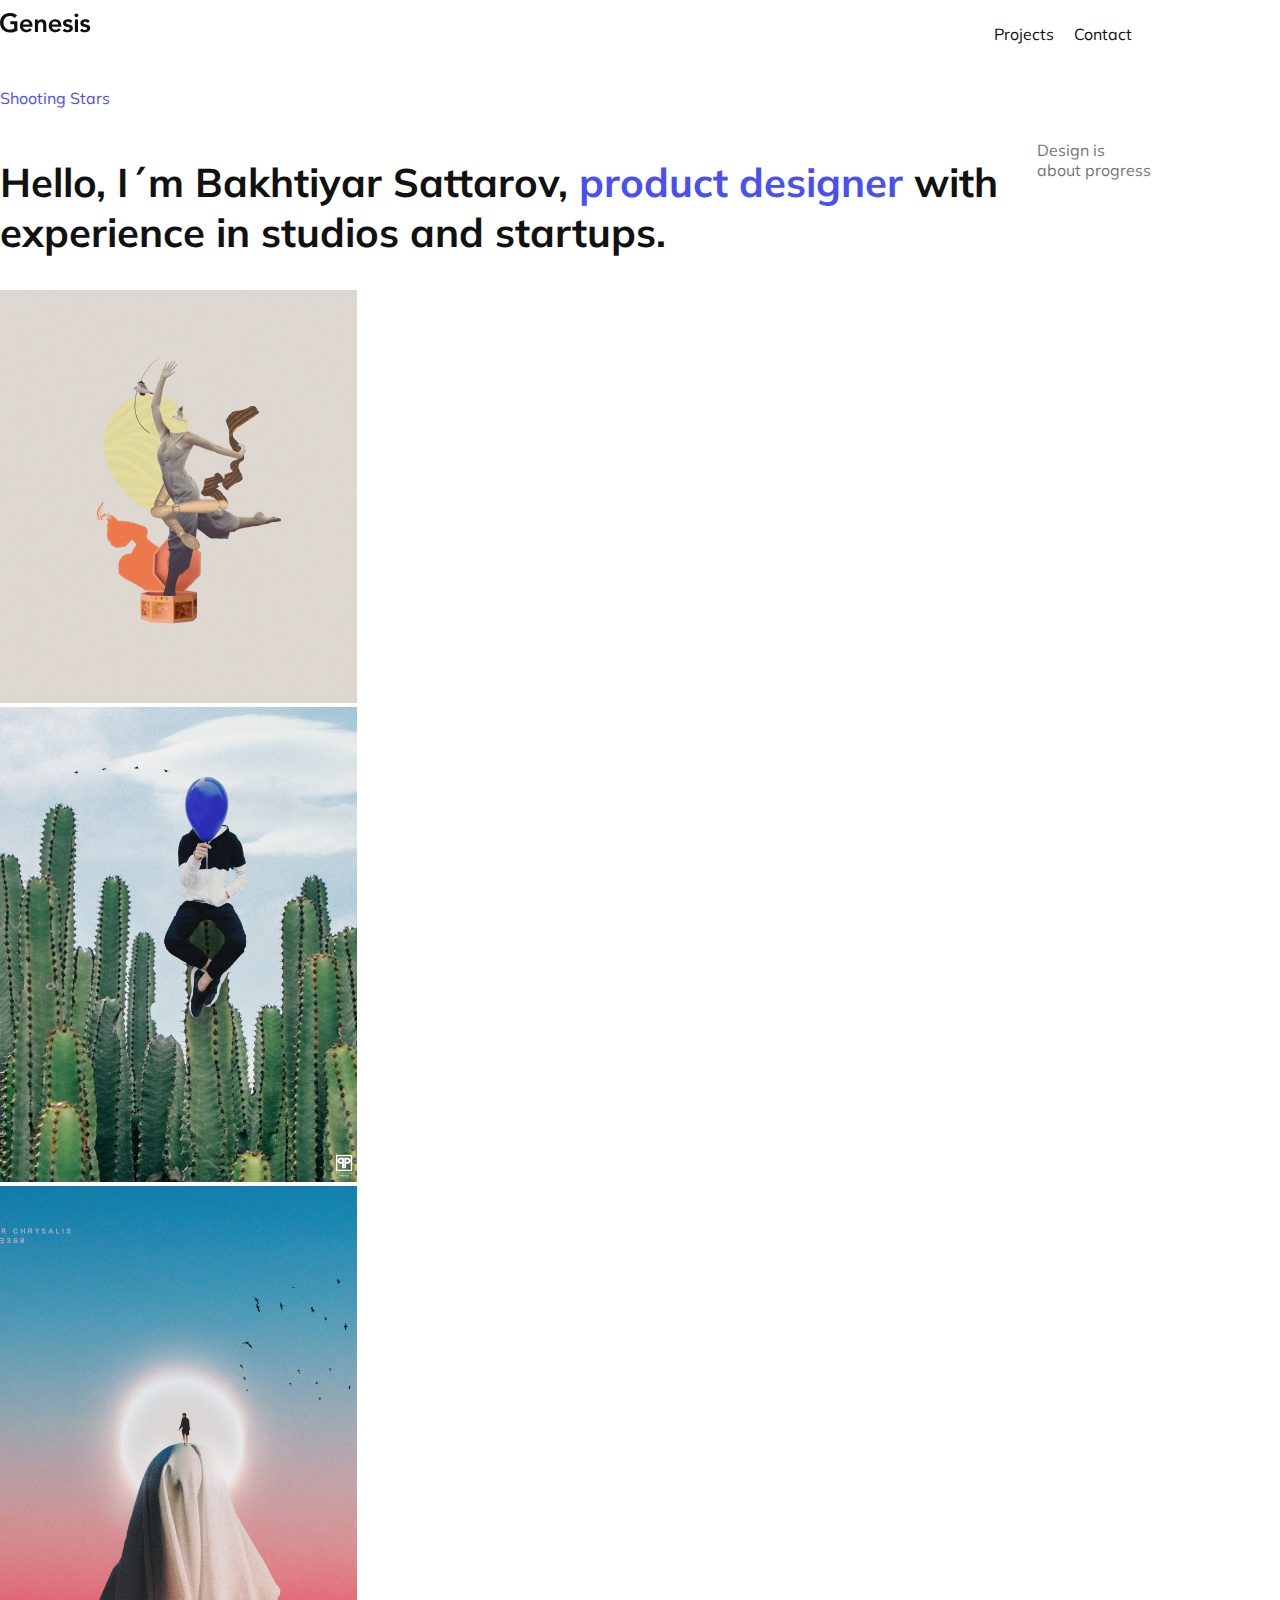
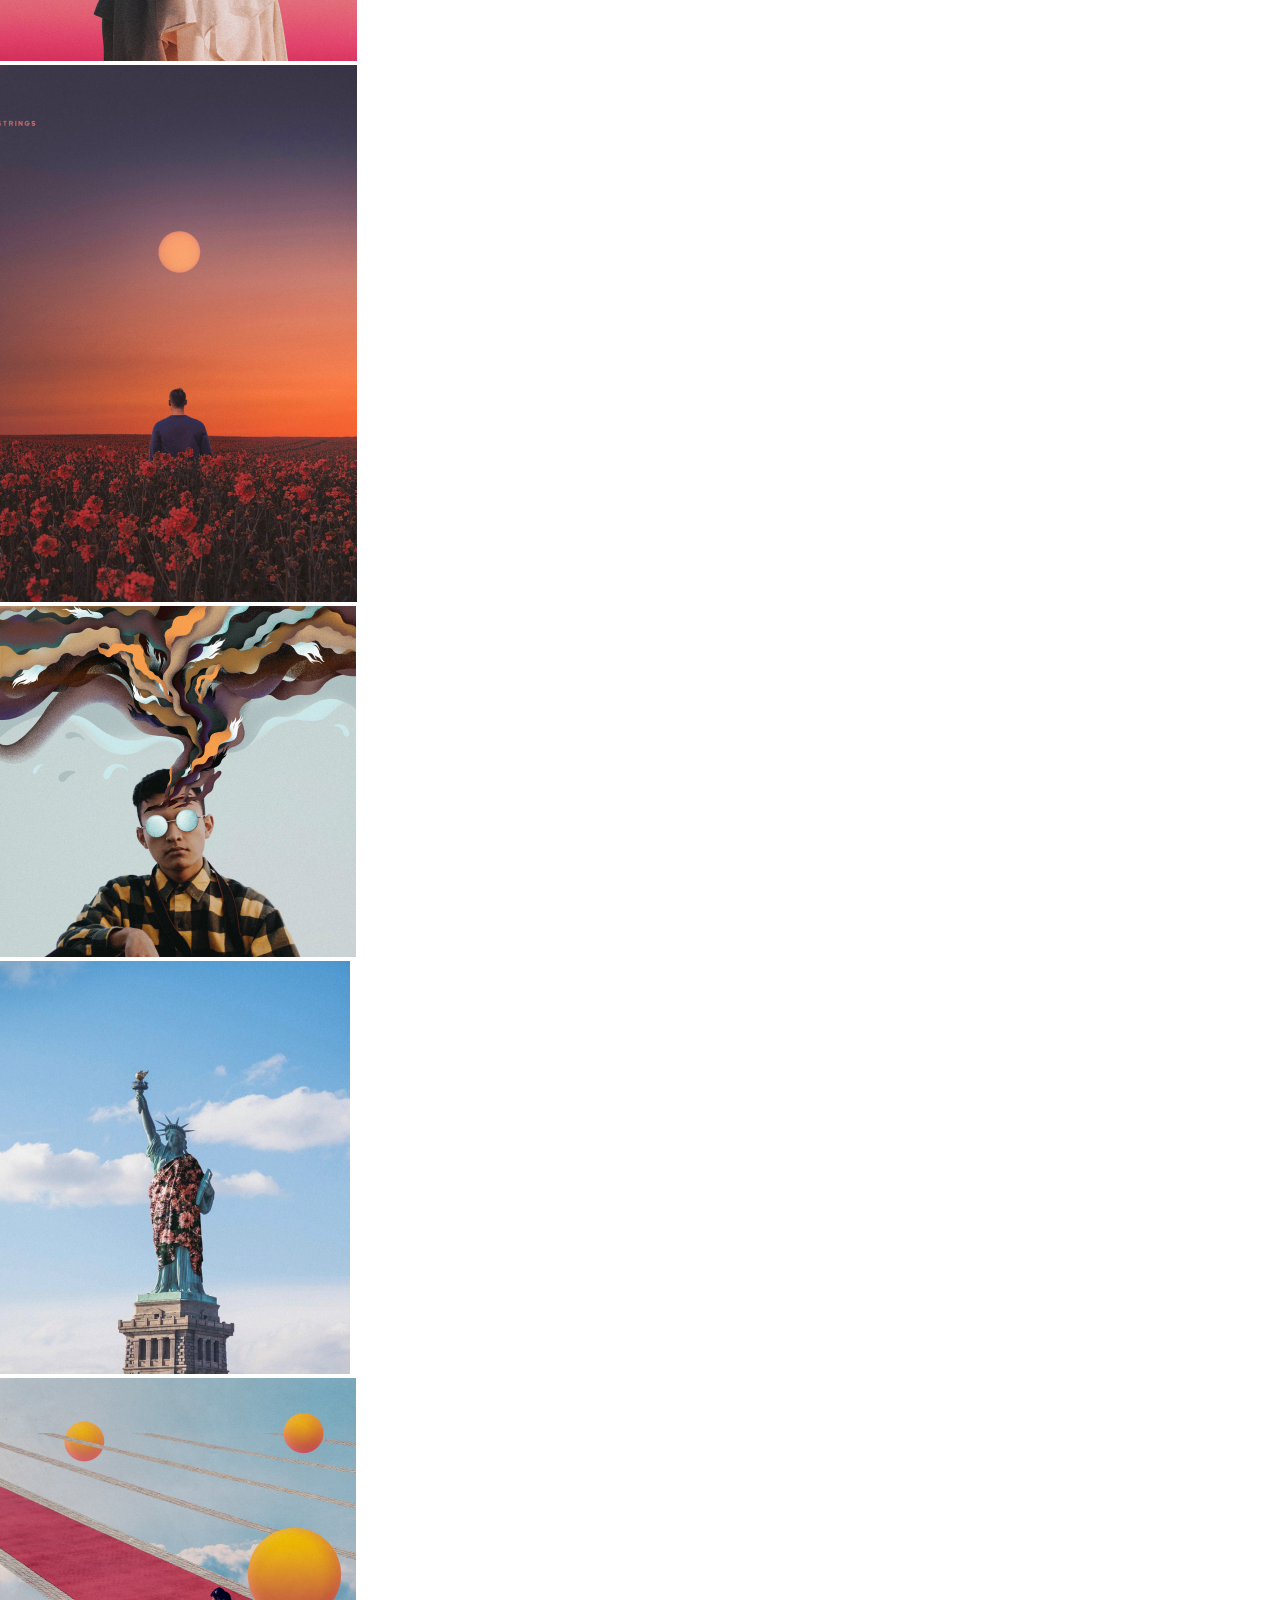
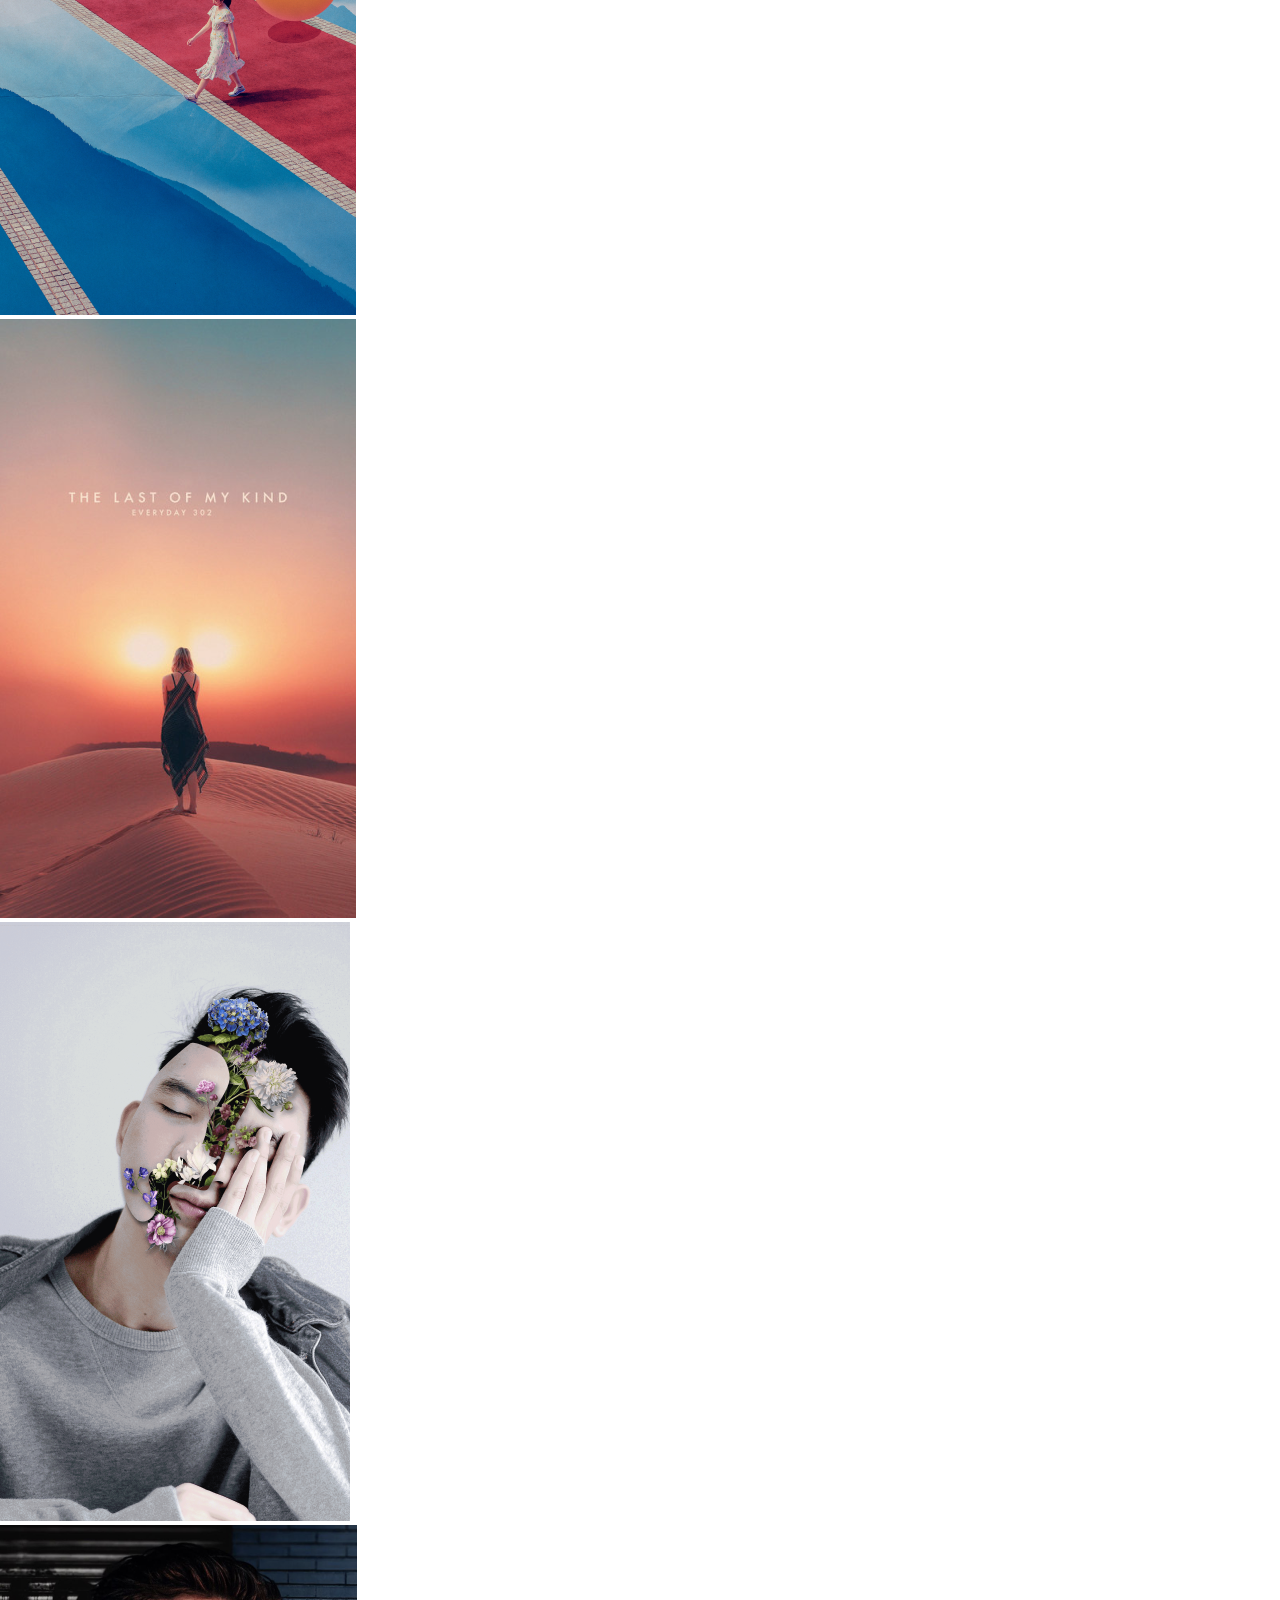
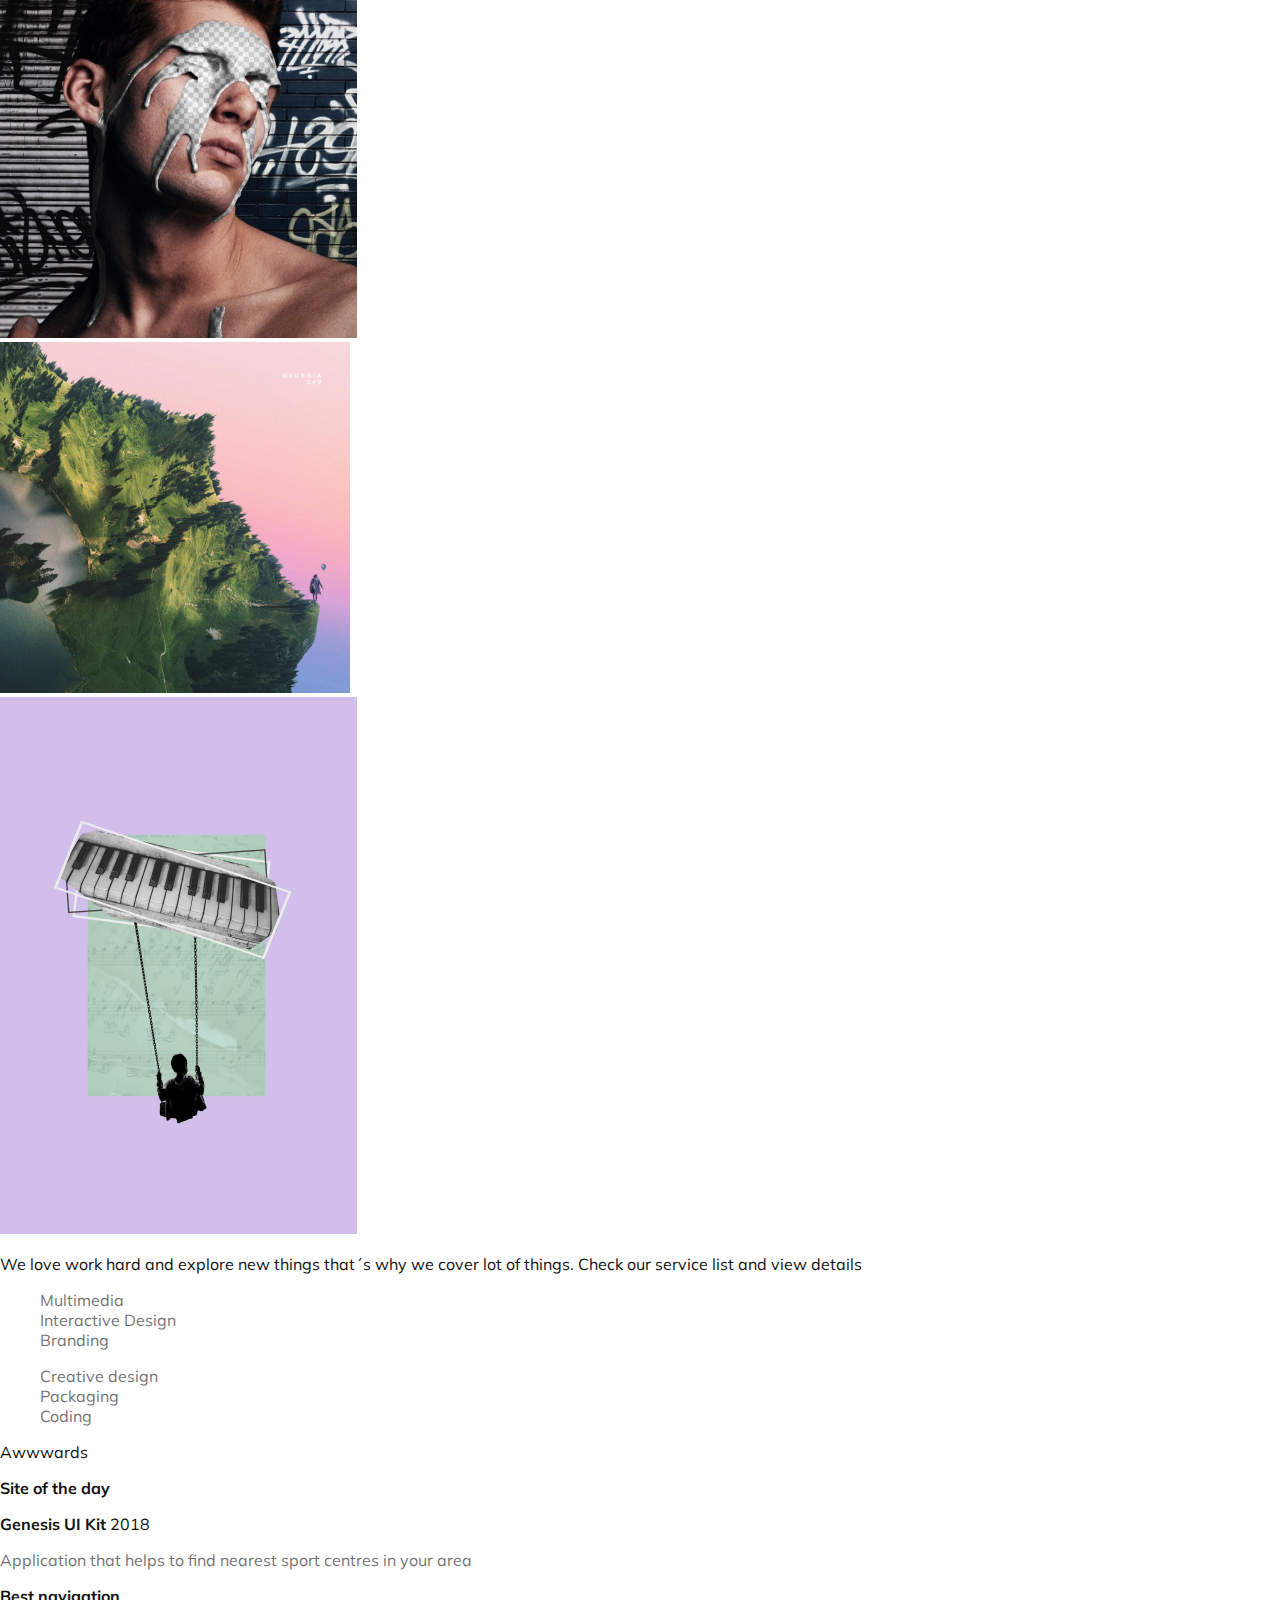
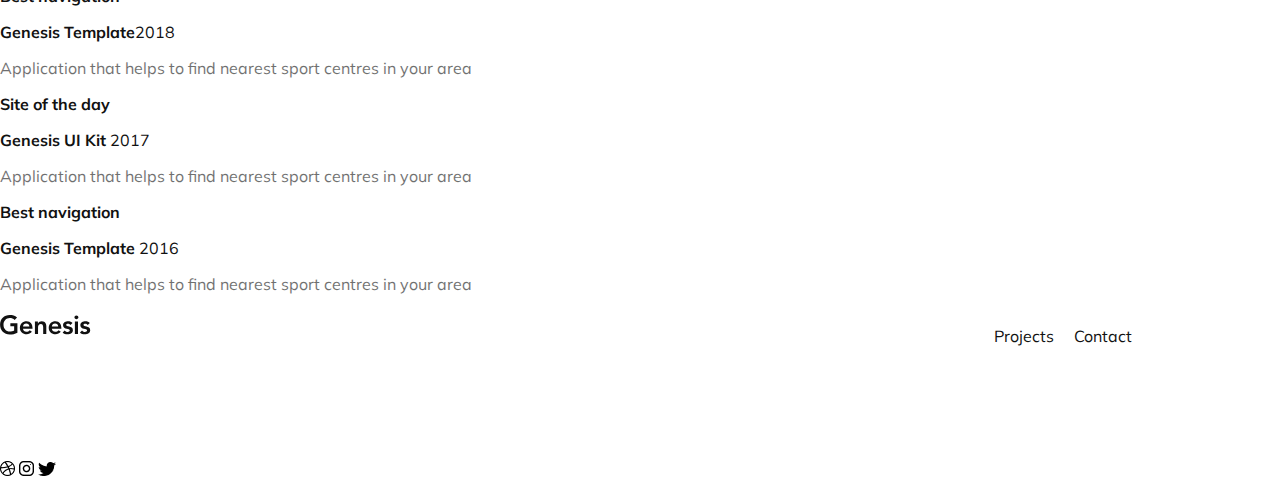
==== index.html @ 4b8a76a9 "grids in a grid" ====
<!DOCTYPE html>
<html lang="en">
<head>
    <meta charset="UTF-8">
    <meta http-equiv="X-UA-Compatible" content="IE=edge">
    <meta name="viewport" content="width=device-width, initial-scale=1.0">
    <link href="https://fonts.googleapis.com/css2?family=Mulish:wght@200;300;400;500;600;700&display=swap" rel="stylesheet">
    <link rel="stylesheet" href="css/main.css">
    <title>Document</title>
</head>

<body>
    <div id="wrapper"> 
    <header>
        <div class="main-nav topnav">
            <div class="logo">
               <img src="imgs/Logo.svg" alt="Genesis logo">
            </div>
            <div class="nav-items">
                <nav><ul class="nav-items">
                    <li><a href="#">Projects</a></li>
                    <li><a href="#">Contact</a></li></ul>
                </nav>
            </div>
        </div>
    </header>
<main>
    
    <div class="stars"><p class="highlight"> Shooting Stars</p></div>
    <div class="greeting">
        <div>
        <h2>Hello, I&#180;m Bakhtiyar Sattarov,
            <span class="highlight">product designer</span> with experience
            in studios and startups.
        </h2>
        </div>
        <div>
        <p class="fade"> Design is about progress</p>
        </div>
    </div>
    <div class="grid-pictures-mainwrapper">
        <div class="grid-pictures"></div>
        <div class="a">
            <img src="imgs/Rectangle-1.png" alt="Woman dancing in a box">
        </div>
        <div class="b">
            <img src="imgs/Rectangle-2.png" alt="A man in a hoody holding a blue ballon while sitting  on a cactus">
        </div>
        <div class="c">
            <img src="imgs/Rectangle-3.png" alt="A man standing on the head of a saint with a halo while birds are flying in the sky">
        </div>
        <div class="d">
            <img src="imgs/Rectangle-4.png" alt="A man standing in a flower field in a twilight with the moon shining above">
        </div>
        <div class="e">
            <img src="imgs/Rectangle-5.png" alt="A man with round reflector glasses with colorful tails streaming out of his head">
        </div>
        <div class="f">
            <img src="imgs/Rectangle-6.png" alt="Statue of Liberty draped in colorful fabric">
        </div>
        <div class="g">
            <img src="imgs/Rectangle-7.png" alt="Woman in dress walking in a colorful road with orange circles in the background">
        </div>
        <div class="h">
            <img src="imgs/Rectangle-8.png" alt="Woman walking on top of a sandy dune with beautiful sunset">
        </div>
        <div class="i">
            <img src="imgs/Rectangle-9.png" alt="A man closing his eyes, his palm resting on his face and flowers sprouting vertically accross his face">
        </div>
        <div class="j">
            <img src="imgs/Rectangle-10.png" alt="A man with paint splattered on his face having a graffitti background">
        </div>
        <div class="k">
            <img src="imgs/Rectangle-12.png" alt="A boy swinging on an piano's keyboard">
        </div>
        <div class="l">
            <img src="imgs/Rectangle-13.png" alt="Inverted mountain leaning to the right with a woman on top which looks like on a liff">
        </div>
    </div>
    <div class="midnav">
        <div class="text">
            <p>We love work hard and explore new things that&#180;s why we cover lot of things. Check our service list and view details</p>
        </div>
        <div class="midnav_first">
            <nav><ul>
                <li><a class="fade" href="#">Multimedia</a></li>
                <li><a class="fade" href="#">Interactive Design</a></li>
                <li><a class="fade" href="#">Branding</a></li>
            </ul></nav>
        </div>
        <div class="midnav_second">
            <nav><ul>
                <li><a class="fade" href="#">Creative design</a></li>
                <li><a class="fade" href="#">Packaging</a></li>
                <li><a class="fade" href="#">Coding</a></li>
            </ul></nav>
        </div>
    </div>
    <div class="awwwards-container">
        <div class="awwwards">
            <div class="title-first">Awwwards</div>
            <div><p><b>Site of the day</b></p></div>
            <div>
                <p><b>Genesis UI Kit</b><span> 2018</span></p>
                <p class="fade"> Application that helps to find nearest sport centres
                    in your area</p>
            </div>   
        </div>
        <div class="awwwards2">
            <div><p><b>Best navigation</b></p></div>
            <p><b>Genesis Template</b><span>2018</span></p>
            <p class="fade">Application that helps to find nearest sport centres
                in your area</p>    
        </div>
        <div class="design-container">
            <div><p><b>Site of the day</b></p></div>
            <div><p><b>Genesis UI Kit</b>
                <span>2017</span></p>
                <p class="fade">Application that helps to find nearest sport centres
                    in your area</p>
            </div>
        </div>
        
        <div class="DesignAwards2">
            <div><p><b>Best navigation</b></p></div>
            <div><p><b>Genesis Template</b>
                <span></span>2016</p>
             <p class="fade"> Application that helps to find nearest sport centres
                    in your area</p>
            </div>
        </div>
</main>
<footer>
    <div class="main-nav bottomnav">
        <div class="logo">
           <img src="imgs/Logo.svg" alt="Genesis logo">
        </div>
        <div >
            <nav><ul class="nav-items">
                <li><a href="#">Projects</a></li>
                <li><a href="#">Contact</a></li></ul>
            </nav>
        </div>
    </div>
        <div class="icons">
            <a href="#"><img src="imgs/Shape.png" alt="Dribble"></a>
            <a href="#"><img src="imgs/instagram.png" alt="Instagram"></a>
            <a href="#"><img src="imgs/Path.png" alt="Twitter"></a>
        </div>
    </div>

</footer>
</div>
</body>
</html>
---- css/main.css ----
** {
  vertical-align: baseline;
  font-weight: inherit;
  font-family: inherit;
  font-style: inherit;
  font-size: 100%;
  border: 0 none;
  outline: 0;
  padding: 0;
  margin: 0;
}

body {
  font-family: "Mulish";
  color: rgb(17, 17, 17);
  margin-left: auto;
  margin-right: auto;
}
body .logo {
  font-weight: 600;
  font-size: 25px;
}
body .main-nav {
  height: 150px;
  display: flex;
  justify-content: space-between;
  align-content: flex-end;
}
body .main-nav .nav-items {
  max-width: -webkit-fit-content;
  max-width: -moz-fit-content;
  max-width: fit-content;
  display: flex;
}
body .main-nav .nav-items li {
  margin-right: 20px;
}
body h2 {
  font-weight: 700;
  font-size: 40px;
}
body ul {
  list-style-type: none;
}
body a:link {
  text-decoration: none;
  color: rgb(17, 17, 17);
}
body a:link:hover {
  font-weight: 500;
  color: white;
  background-color: #f67280;
}
body .greeting {
  display: flex;
}
body .fade {
  font-weight: 400;
  font-size: 16px;
  opacity: 0.6;
}
body .highlight {
  color: #4A4FF2;
}

#wrapper {
  height: 100vh;
  max-width: 90vw;
  margin-bottom: 0;
  display: grid;
  grid-template-columns: repeat auto-fill, minmax(114px, 1fr);
  /*114px repeat(12, 1fr auto-fill);*/
  grid-template-rows: 64px repeat(60, 1fr);
  grid-auto-rows: 50px;
}
#wrapper .topnav {
  grid-column: 12fr;
  grid-row: 2fr;
}
#wrapper .stars {
  grid-column: 12fr;
  grid-row: 1fr;
}
#wrapper .greeting {
  grid-column: 12fr;
  grid-row: 4fr;
}
#wrapper .grid-pictures-mainwrapper {
  grid-column: 12fr;
  grid-row: 27fr;
}
#wrapper .grid-pictures-mainwrapper .grid-pictures {
  display: grid;
  grid-gap: 10px;
  grid-template-columns: repeat(12 auto-fill, minmax(50px, 1fr));
  grid-template-rows: repeat 27, 50px;
  grid-auto-rows: 50px;
  -o-object-fit: cover;
     object-fit: cover;
}
#wrapper .grid-pictures-mainwrapper .grid-pictures .a {
  grid-column: span 4;
  grid-row: span 6;
}
#wrapper .grid-pictures-mainwrapper .grid-pictures .b {
  grid-column: span 4;
  grid-row: span 7;
}
#wrapper .grid-pictures-mainwrapper .grid-pictures .c {
  grid-column: span 4;
  grid-row: span 7;
}
#wrapper .grid-pictures-mainwrapper .grid-pictures .d {
  grid-column: span 4;
  grid-row: span 7;
}
#wrapper .grid-pictures-mainwrapper .grid-pictures .e {
  grid-column: span 4;
  grid-row: span 5;
}
#wrapper .grid-pictures-mainwrapper .grid-pictures .f {
  grid-column: span 4;
  grid-row: span 6;
}
#wrapper .grid-pictures-mainwrapper .grid-pictures .g {
  grid-column: span 4;
  grid-row: span 8;
}
#wrapper .grid-pictures-mainwrapper .grid-pictures .h {
  grid-column: span 4;
  grid-row: span 8;
}
#wrapper .grid-pictures-mainwrapper .grid-pictures .i {
  grid-column: span 4;
  grid-row: span 9;
}
#wrapper .grid-pictures-mainwrapper .grid-pictures .j {
  grid-column: span 4;
  grid-row: span 6;
}
#wrapper .grid-pictures-mainwrapper .grid-pictures .k {
  grid-column: span 4;
  grid-row: span 7;
}
#wrapper .grid-pictures-mainwrapper .grid-pictures .l {
  grid-column: span 4;
  grid-row: span 5;
}

.midnav {
  grid-column: 12fr;
  grid-row: 4fr;
}

.awwwards-container {
  grid-column: 12fr;
  grid-row: 12 fr;
}

.bottomnav {
  grid-column: 12fr;
  grid-row: 1fr;
}/*# sourceMappingURL=main.css.map */
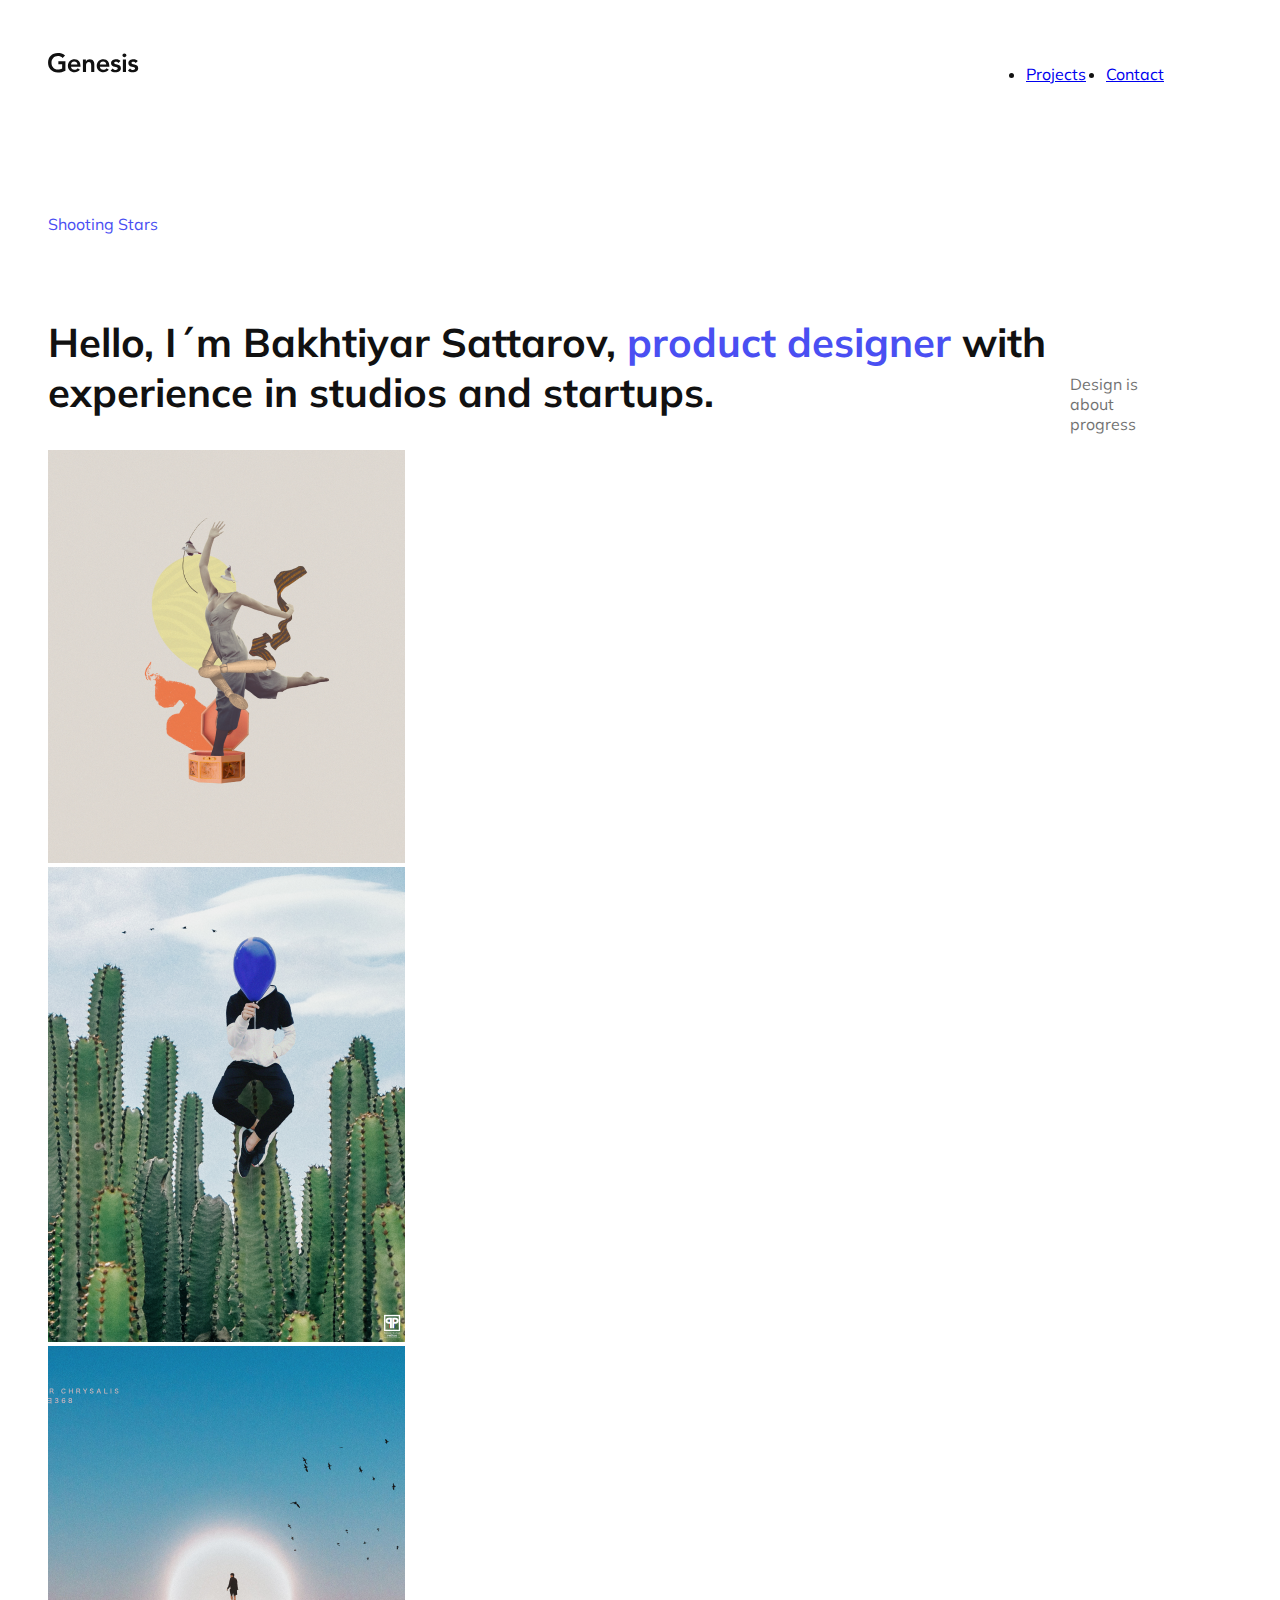
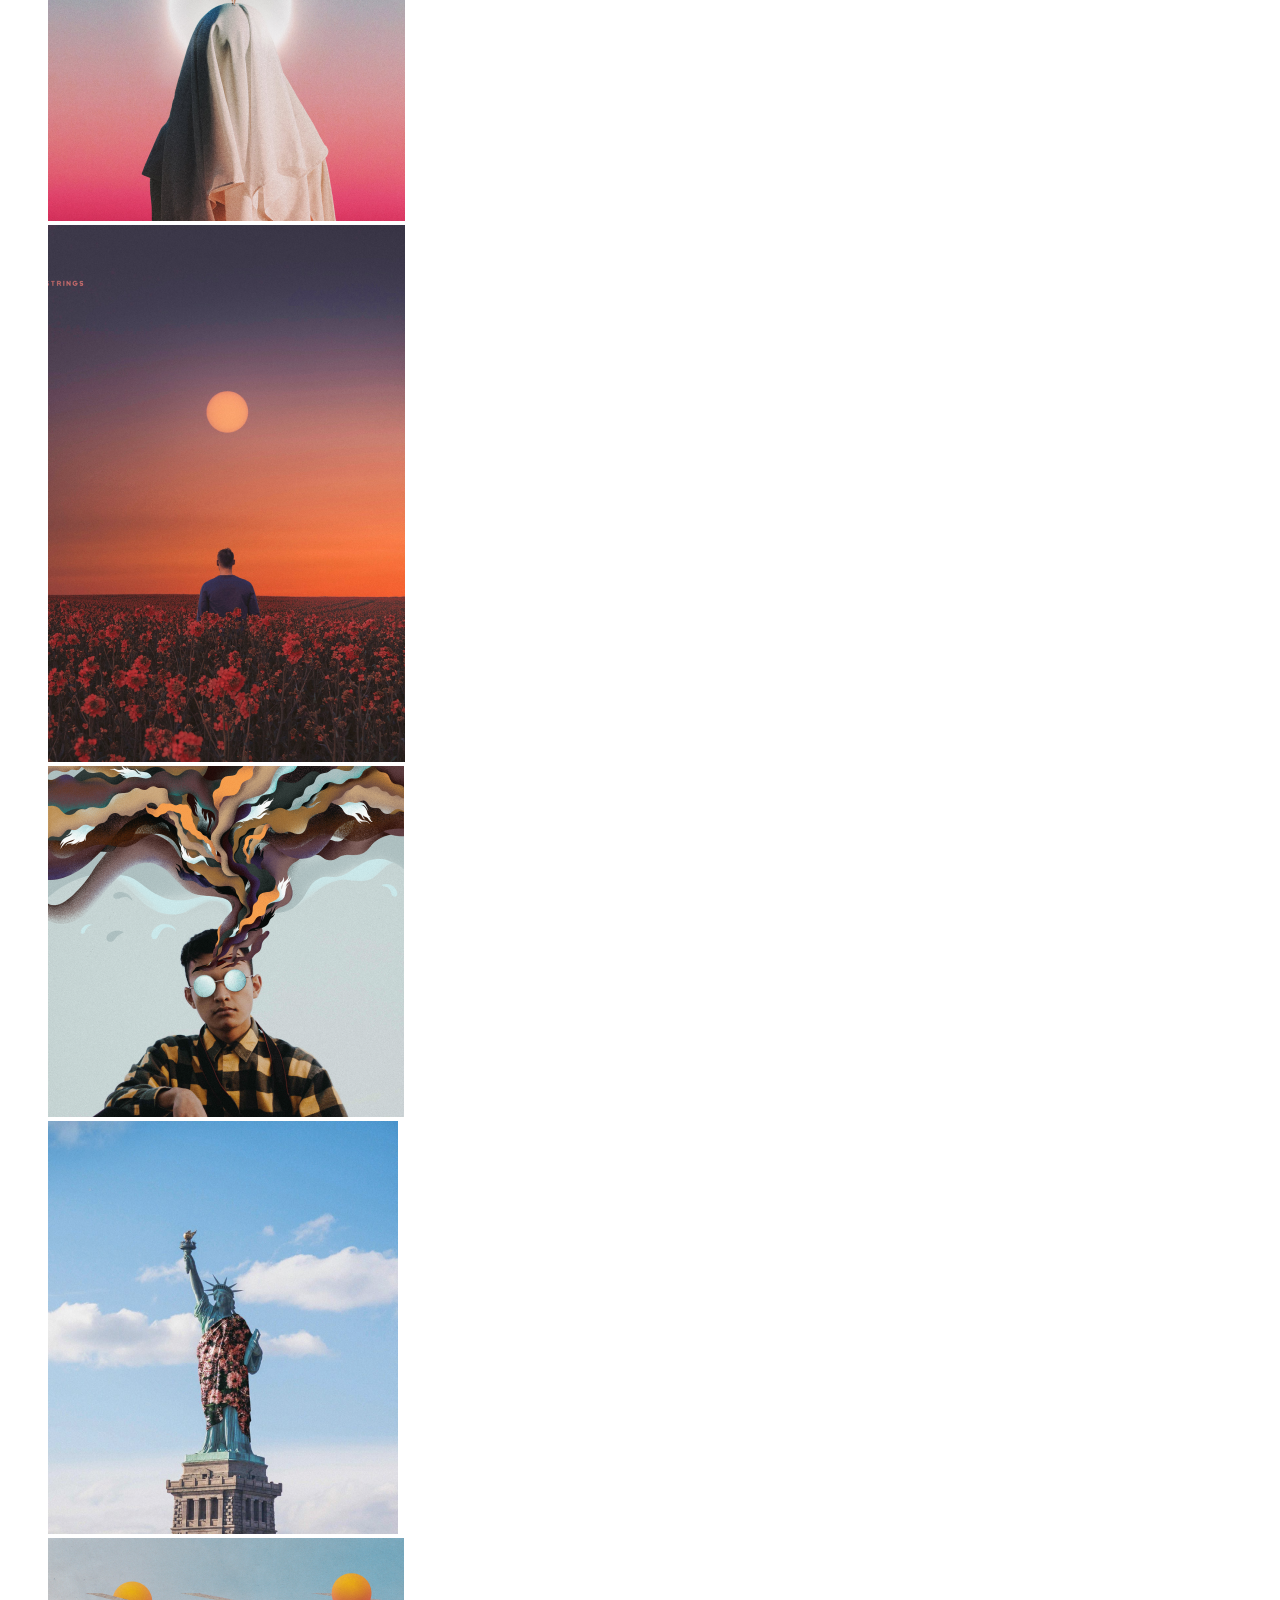
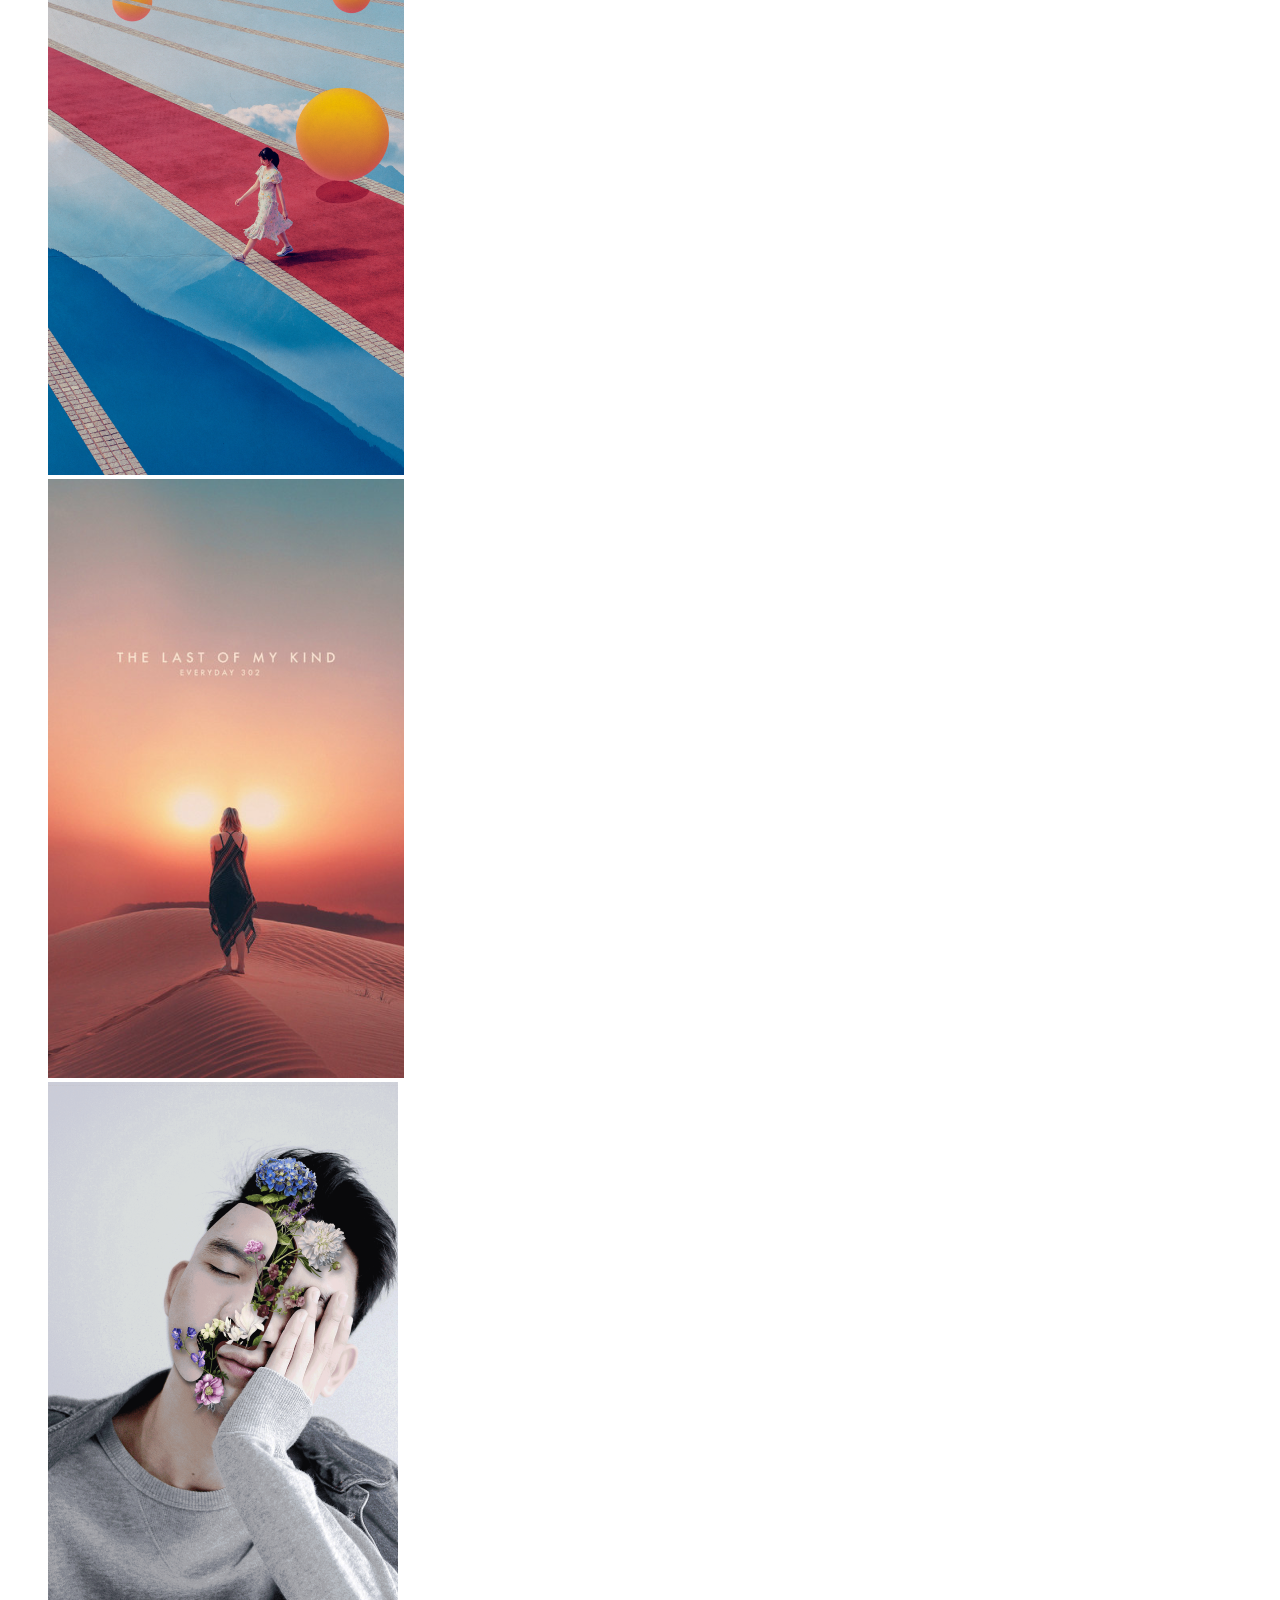
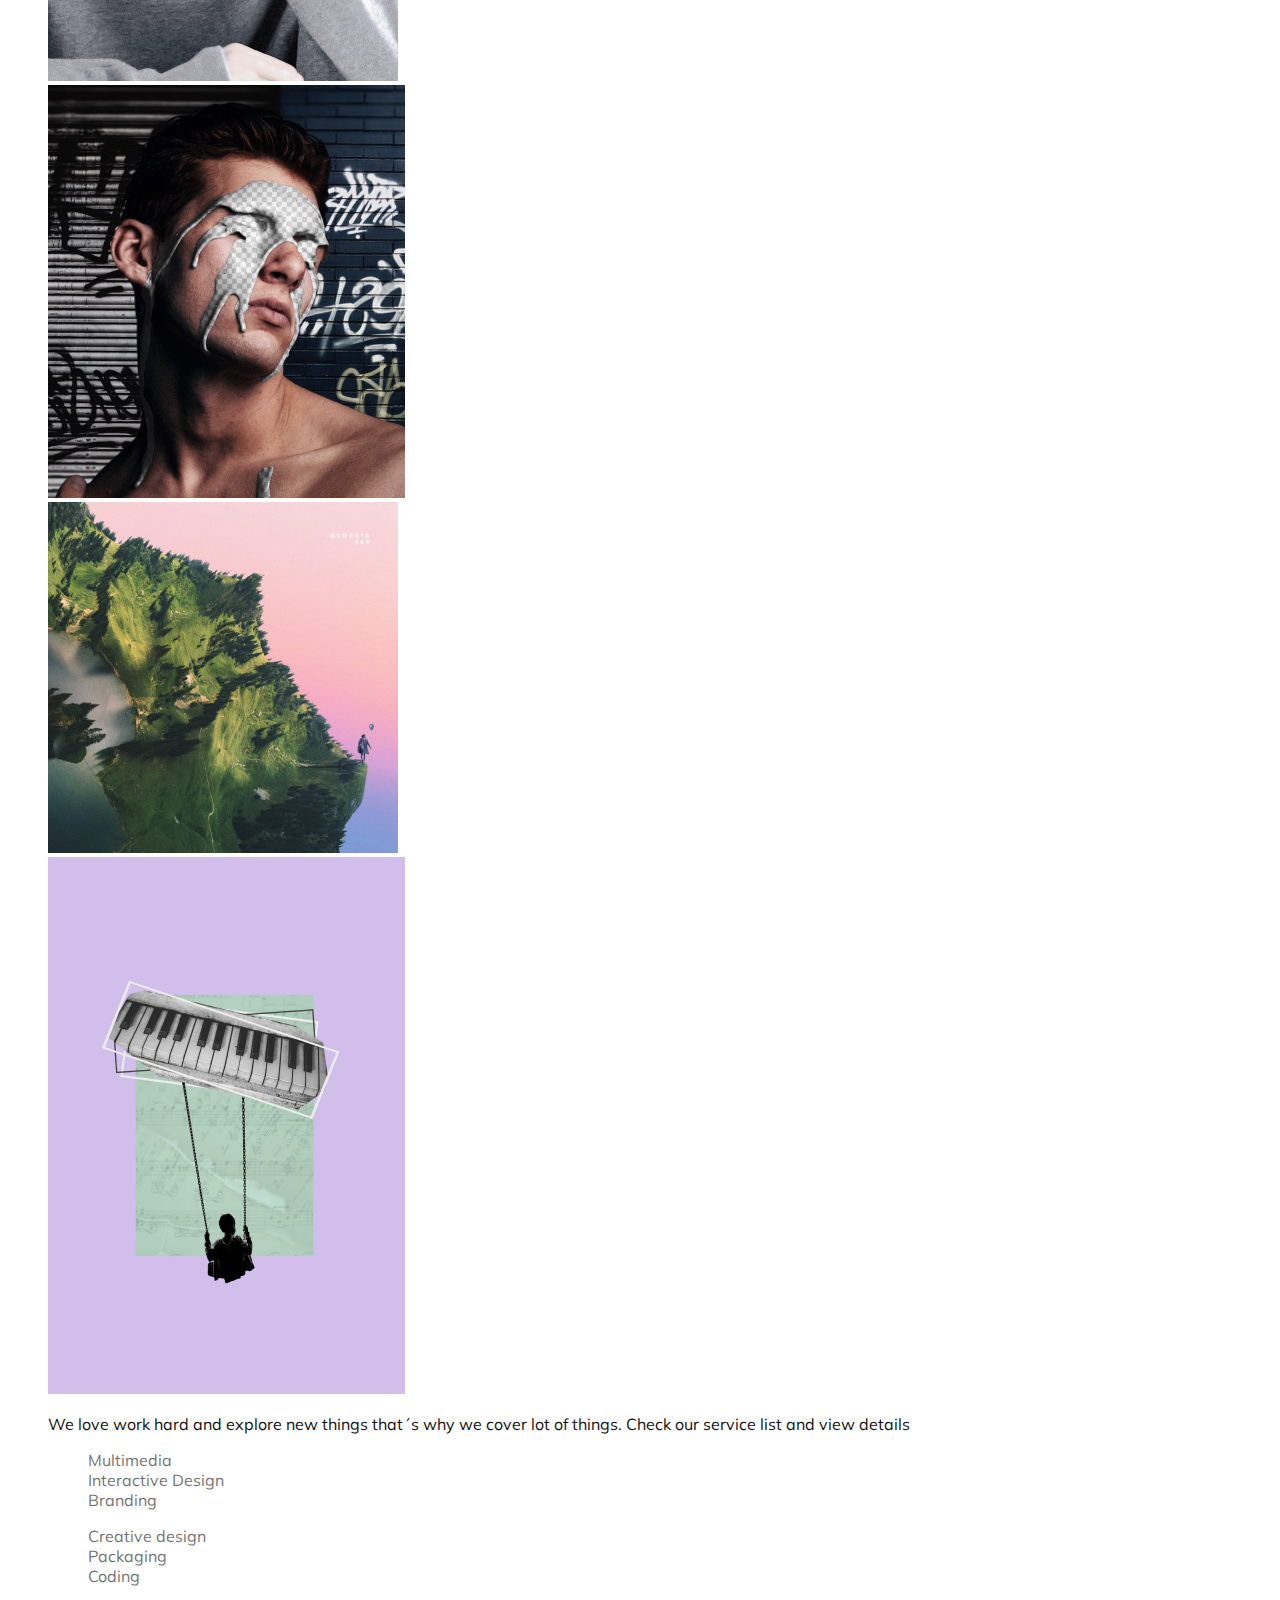
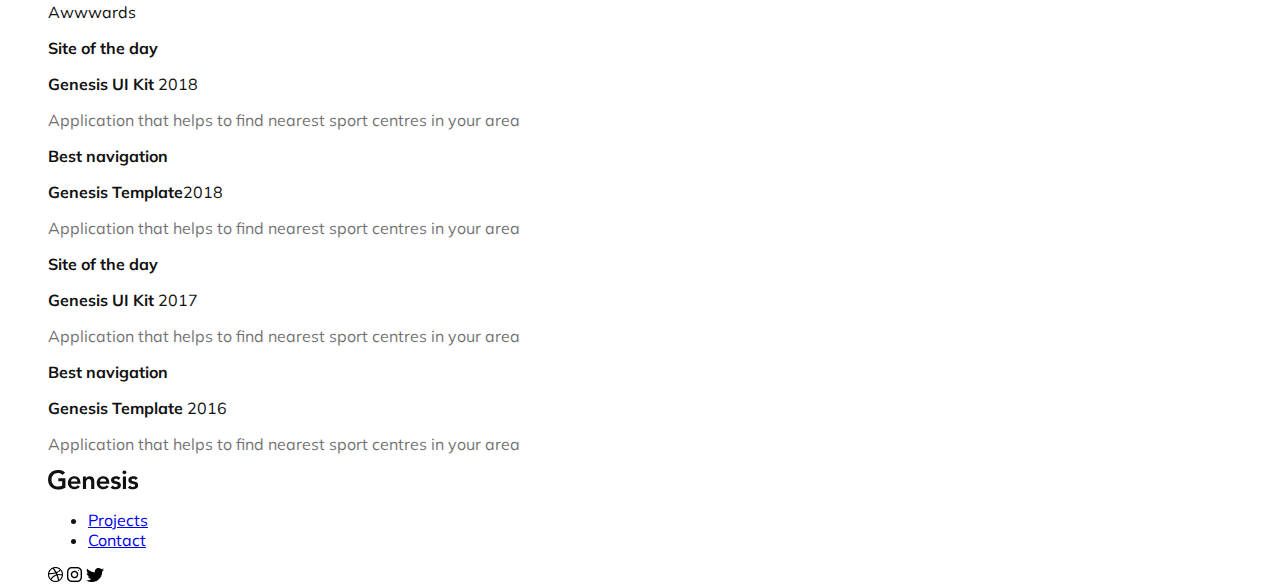
==== commit d6e254a3: "restructuring" ====
--- a/index.html
+++ b/index.html
@@ -5,6 +5,7 @@
     <meta http-equiv="X-UA-Compatible" content="IE=edge">
     <meta name="viewport" content="width=device-width, initial-scale=1.0">
     <link href="https://fonts.googleapis.com/css2?family=Mulish:wght@200;300;400;500;600;700&display=swap" rel="stylesheet">
+    <link rel="stylesheet" href=“http://meyerweb.com/eric/tools/css/reset/reset.css”>
     <link rel="stylesheet" href="css/main.css">
     <title>Document</title>
 </head>
@@ -26,55 +27,56 @@
     </header>
 <main>
     
-    <div class="stars"><p class="highlight"> Shooting Stars</p></div>
+   <p class="highlight"> Shooting Stars</p>
     <div class="greeting">
-        <div>
-        <h2>Hello, I&#180;m Bakhtiyar Sattarov,
-            <span class="highlight">product designer</span> with experience
-            in studios and startups.
-        </h2>
+        <div class="start">
+            <h2>Hello, I&#180;m Bakhtiyar Sattarov,
+                <span class="highlight">product designer</span> with experience
+                in studios and startups.
+            </h2>
         </div>
-        <div>
-        <p class="fade"> Design is about progress</p>
+        <div class="end">
+            <p class="fade"> Design is about progress</p>
         </div>
     </div>
     <div class="grid-pictures-mainwrapper">
-        <div class="grid-pictures"></div>
-        <div class="a">
-            <img src="imgs/Rectangle-1.png" alt="Woman dancing in a box">
-        </div>
-        <div class="b">
-            <img src="imgs/Rectangle-2.png" alt="A man in a hoody holding a blue ballon while sitting  on a cactus">
-        </div>
-        <div class="c">
-            <img src="imgs/Rectangle-3.png" alt="A man standing on the head of a saint with a halo while birds are flying in the sky">
-        </div>
-        <div class="d">
-            <img src="imgs/Rectangle-4.png" alt="A man standing in a flower field in a twilight with the moon shining above">
-        </div>
-        <div class="e">
-            <img src="imgs/Rectangle-5.png" alt="A man with round reflector glasses with colorful tails streaming out of his head">
-        </div>
-        <div class="f">
-            <img src="imgs/Rectangle-6.png" alt="Statue of Liberty draped in colorful fabric">
-        </div>
-        <div class="g">
-            <img src="imgs/Rectangle-7.png" alt="Woman in dress walking in a colorful road with orange circles in the background">
-        </div>
-        <div class="h">
-            <img src="imgs/Rectangle-8.png" alt="Woman walking on top of a sandy dune with beautiful sunset">
-        </div>
-        <div class="i">
-            <img src="imgs/Rectangle-9.png" alt="A man closing his eyes, his palm resting on his face and flowers sprouting vertically accross his face">
-        </div>
-        <div class="j">
-            <img src="imgs/Rectangle-10.png" alt="A man with paint splattered on his face having a graffitti background">
-        </div>
-        <div class="k">
-            <img src="imgs/Rectangle-12.png" alt="A boy swinging on an piano's keyboard">
-        </div>
-        <div class="l">
-            <img src="imgs/Rectangle-13.png" alt="Inverted mountain leaning to the right with a woman on top which looks like on a liff">
+        <div class="grid-pictures">
+            <div class="a">
+                <img src="imgs/Rectangle-1.png" alt="Woman dancing in a box">
+            </div>
+            <div class="b">
+                <img src="imgs/Rectangle-2.png" alt="A man in a hoody holding a blue ballon while sitting  on a cactus">
+            </div>
+            <div class="c">
+                <img src="imgs/Rectangle-3.png" alt="A man standing on the head of a saint with a halo while birds are flying in the sky">
+            </div>
+            <div class="d">
+                <img src="imgs/Rectangle-4.png" alt="A man standing in a flower field in a twilight with the moon shining above">
+            </div>
+            <div class="e">
+                <img src="imgs/Rectangle-5.png" alt="A man with round reflector glasses with colorful tails streaming out of his head">
+            </div>
+            <div class="f">
+                <img src="imgs/Rectangle-6.png" alt="Statue of Liberty draped in colorful fabric">
+            </div>
+            <div class="g">
+                <img src="imgs/Rectangle-7.png" alt="Woman in dress walking in a colorful road with orange circles in the background">
+            </div>
+            <div class="h">
+                <img src="imgs/Rectangle-8.png" alt="Woman walking on top of a sandy dune with beautiful sunset">
+            </div>
+            <div class="i">
+                <img src="imgs/Rectangle-9.png" alt="A man closing his eyes, his palm resting on his face and flowers sprouting vertically accross his face">
+            </div>
+            <div class="j">
+                <img src="imgs/Rectangle-10.png" alt="A man with paint splattered on his face having a graffitti background">
+            </div>
+            <div class="k">
+                <img src="imgs/Rectangle-12.png" alt="A boy swinging on an piano's keyboard">
+            </div>
+            <div class="l">
+                <img src="imgs/Rectangle-13.png" alt="Inverted mountain leaning to the right with a woman on top which looks like on a liff">
+            </div>
         </div>
     </div>
     <div class="midnav">
--- a/css/main.css
+++ b/css/main.css
@@ -1,57 +1,13 @@
-** {
-  vertical-align: baseline;
-  font-weight: inherit;
-  font-family: inherit;
-  font-style: inherit;
-  font-size: 100%;
-  border: 0 none;
-  outline: 0;
-  padding: 0;
-  margin: 0;
+html {
+  height: 100vh;
+  max-width: 90vw;
+  margin: 20px;
+  padding: 20px;
 }
 
 body {
   font-family: "Mulish";
   color: rgb(17, 17, 17);
-  margin-left: auto;
-  margin-right: auto;
-}
-body .logo {
-  font-weight: 600;
-  font-size: 25px;
-}
-body .main-nav {
-  height: 150px;
-  display: flex;
-  justify-content: space-between;
-  align-content: flex-end;
-}
-body .main-nav .nav-items {
-  max-width: -webkit-fit-content;
-  max-width: -moz-fit-content;
-  max-width: fit-content;
-  display: flex;
-}
-body .main-nav .nav-items li {
-  margin-right: 20px;
-}
-body h2 {
-  font-weight: 700;
-  font-size: 40px;
-}
-body ul {
-  list-style-type: none;
-}
-body a:link {
-  text-decoration: none;
-  color: rgb(17, 17, 17);
-}
-body a:link:hover {
-  font-weight: 500;
-  color: white;
-  background-color: #f67280;
-}
-body .greeting {
   display: flex;
 }
 body .fade {
@@ -63,101 +19,52 @@
   color: #4A4FF2;
 }
 
-#wrapper {
-  height: 100vh;
-  max-width: 90vw;
-  margin-bottom: 0;
-  display: grid;
-  grid-template-columns: repeat auto-fill, minmax(114px, 1fr);
-  /*114px repeat(12, 1fr auto-fill);*/
-  grid-template-rows: 64px repeat(60, 1fr);
-  grid-auto-rows: 50px;
+header .logo {
+  font-weight: 600;
+  font-size: 25px;
 }
-#wrapper .topnav {
-  grid-column: 12fr;
-  grid-row: 2fr;
+header .main-nav {
+  height: 150px;
+  display: flex;
+  justify-content: space-between;
+  align-content: flex-end;
 }
-#wrapper .stars {
-  grid-column: 12fr;
-  grid-row: 1fr;
+header .main-nav .nav-items {
+  max-width: -webkit-fit-content;
+  max-width: -moz-fit-content;
+  max-width: fit-content;
+  display: flex;
 }
-#wrapper .greeting {
-  grid-column: 12fr;
-  grid-row: 4fr;
-}
-#wrapper .grid-pictures-mainwrapper {
-  grid-column: 12fr;
-  grid-row: 27fr;
-}
-#wrapper .grid-pictures-mainwrapper .grid-pictures {
-  display: grid;
-  grid-gap: 10px;
-  grid-template-columns: repeat(12 auto-fill, minmax(50px, 1fr));
-  grid-template-rows: repeat 27, 50px;
-  grid-auto-rows: 50px;
-  -o-object-fit: cover;
-     object-fit: cover;
-}
-#wrapper .grid-pictures-mainwrapper .grid-pictures .a {
-  grid-column: span 4;
-  grid-row: span 6;
-}
-#wrapper .grid-pictures-mainwrapper .grid-pictures .b {
-  grid-column: span 4;
-  grid-row: span 7;
-}
-#wrapper .grid-pictures-mainwrapper .grid-pictures .c {
-  grid-column: span 4;
-  grid-row: span 7;
-}
-#wrapper .grid-pictures-mainwrapper .grid-pictures .d {
-  grid-column: span 4;
-  grid-row: span 7;
-}
-#wrapper .grid-pictures-mainwrapper .grid-pictures .e {
-  grid-column: span 4;
-  grid-row: span 5;
-}
-#wrapper .grid-pictures-mainwrapper .grid-pictures .f {
-  grid-column: span 4;
-  grid-row: span 6;
-}
-#wrapper .grid-pictures-mainwrapper .grid-pictures .g {
-  grid-column: span 4;
-  grid-row: span 8;
-}
-#wrapper .grid-pictures-mainwrapper .grid-pictures .h {
-  grid-column: span 4;
-  grid-row: span 8;
-}
-#wrapper .grid-pictures-mainwrapper .grid-pictures .i {
-  grid-column: span 4;
-  grid-row: span 9;
-}
-#wrapper .grid-pictures-mainwrapper .grid-pictures .j {
-  grid-column: span 4;
-  grid-row: span 6;
-}
-#wrapper .grid-pictures-mainwrapper .grid-pictures .k {
-  grid-column: span 4;
-  grid-row: span 7;
-}
-#wrapper .grid-pictures-mainwrapper .grid-pictures .l {
-  grid-column: span 4;
-  grid-row: span 5;
+header .main-nav .nav-items li {
+  margin-right: 20px;
 }
 
-.midnav {
-  grid-column: 12fr;
-  grid-row: 4fr;
+main h2 {
+  font-weight: 700;
+  font-size: 40px;
 }
-
-.awwwards-container {
-  grid-column: 12fr;
-  grid-row: 12 fr;
+main ul {
+  list-style-type: none;
 }
-
-.bottomnav {
-  grid-column: 12fr;
-  grid-row: 1fr;
+main li {
+  text-decoration: none;
+}
+main a:link {
+  text-decoration: none;
+  color: rgb(17, 17, 17);
+}
+main a:link:hover {
+  font-weight: 500;
+  color: white;
+  background-color: #f67280;
+}
+main .greeting {
+  height: 200px;
+  display: flex;
+  flex-direction: row;
+  flex-wrap: nowrap;
+  align-items: flex-end;
+}
+main img {
+  max-width: 100%;
 }/*# sourceMappingURL=main.css.map */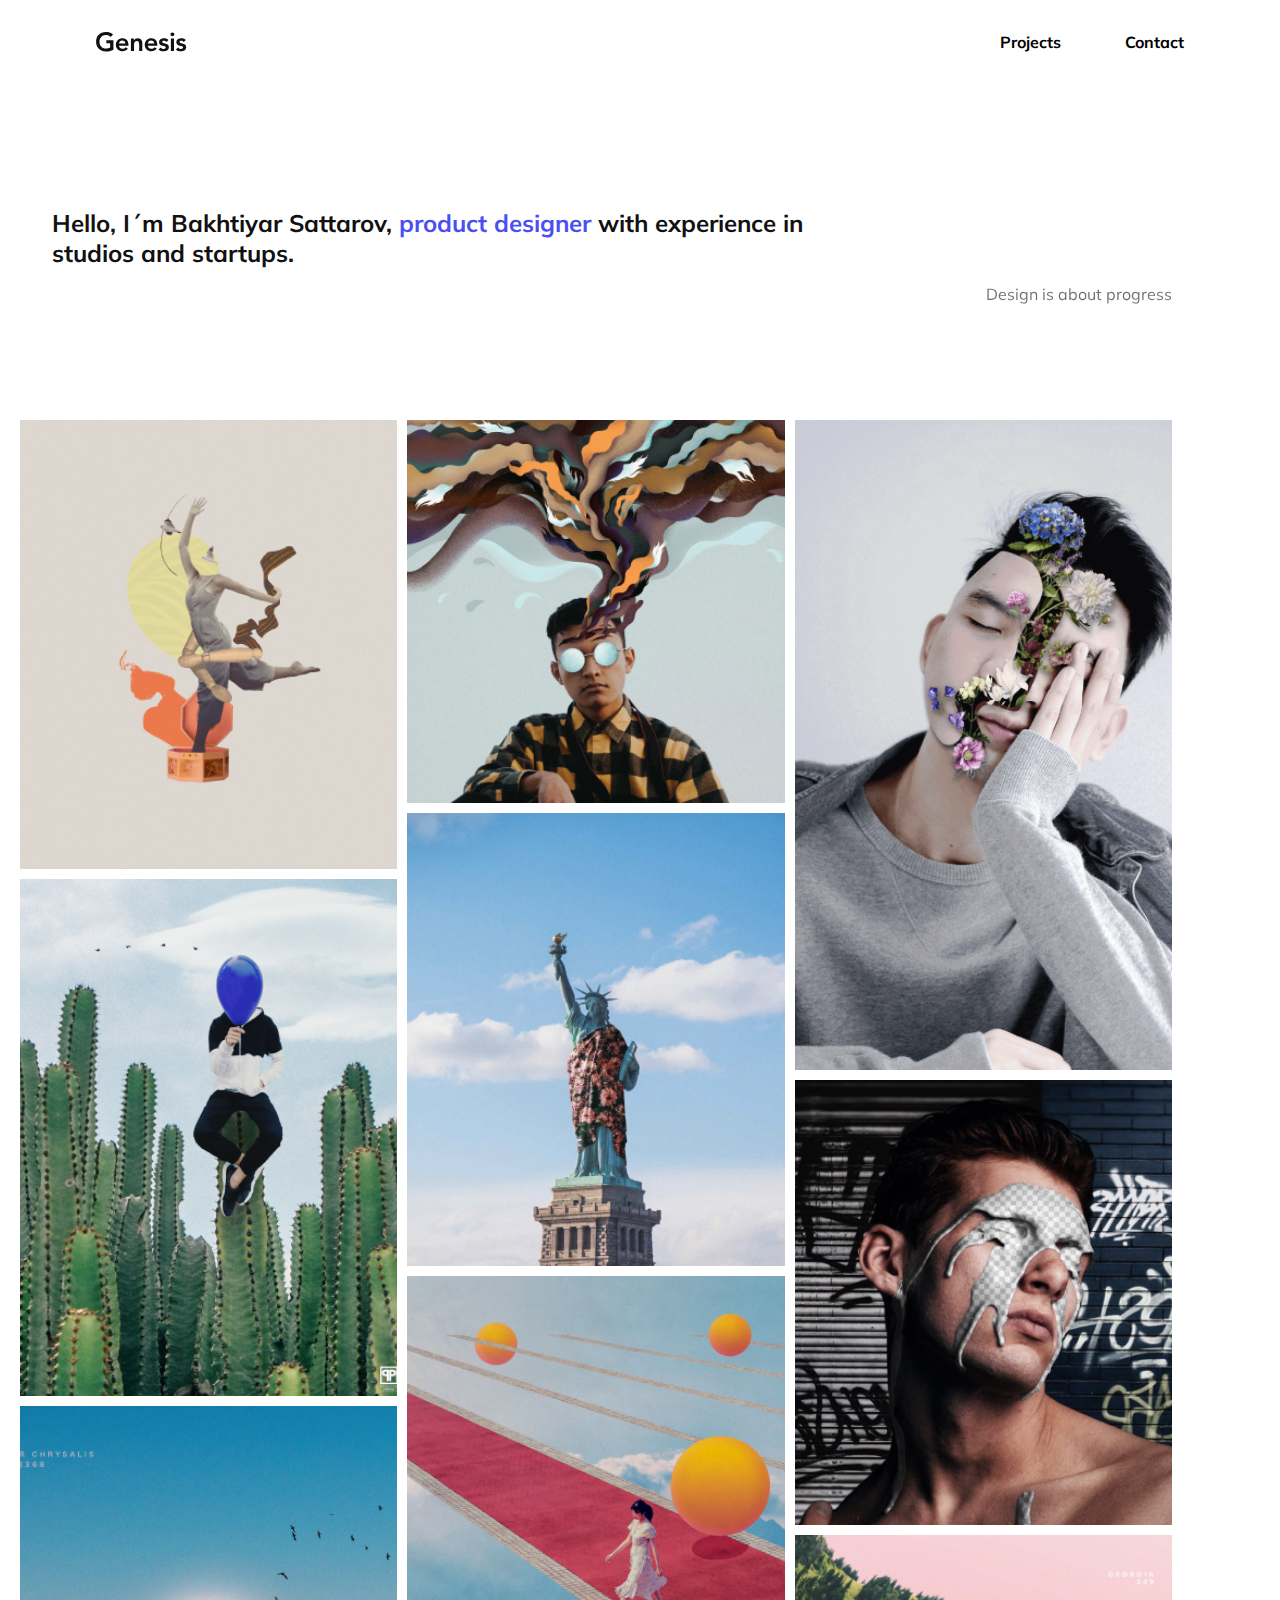
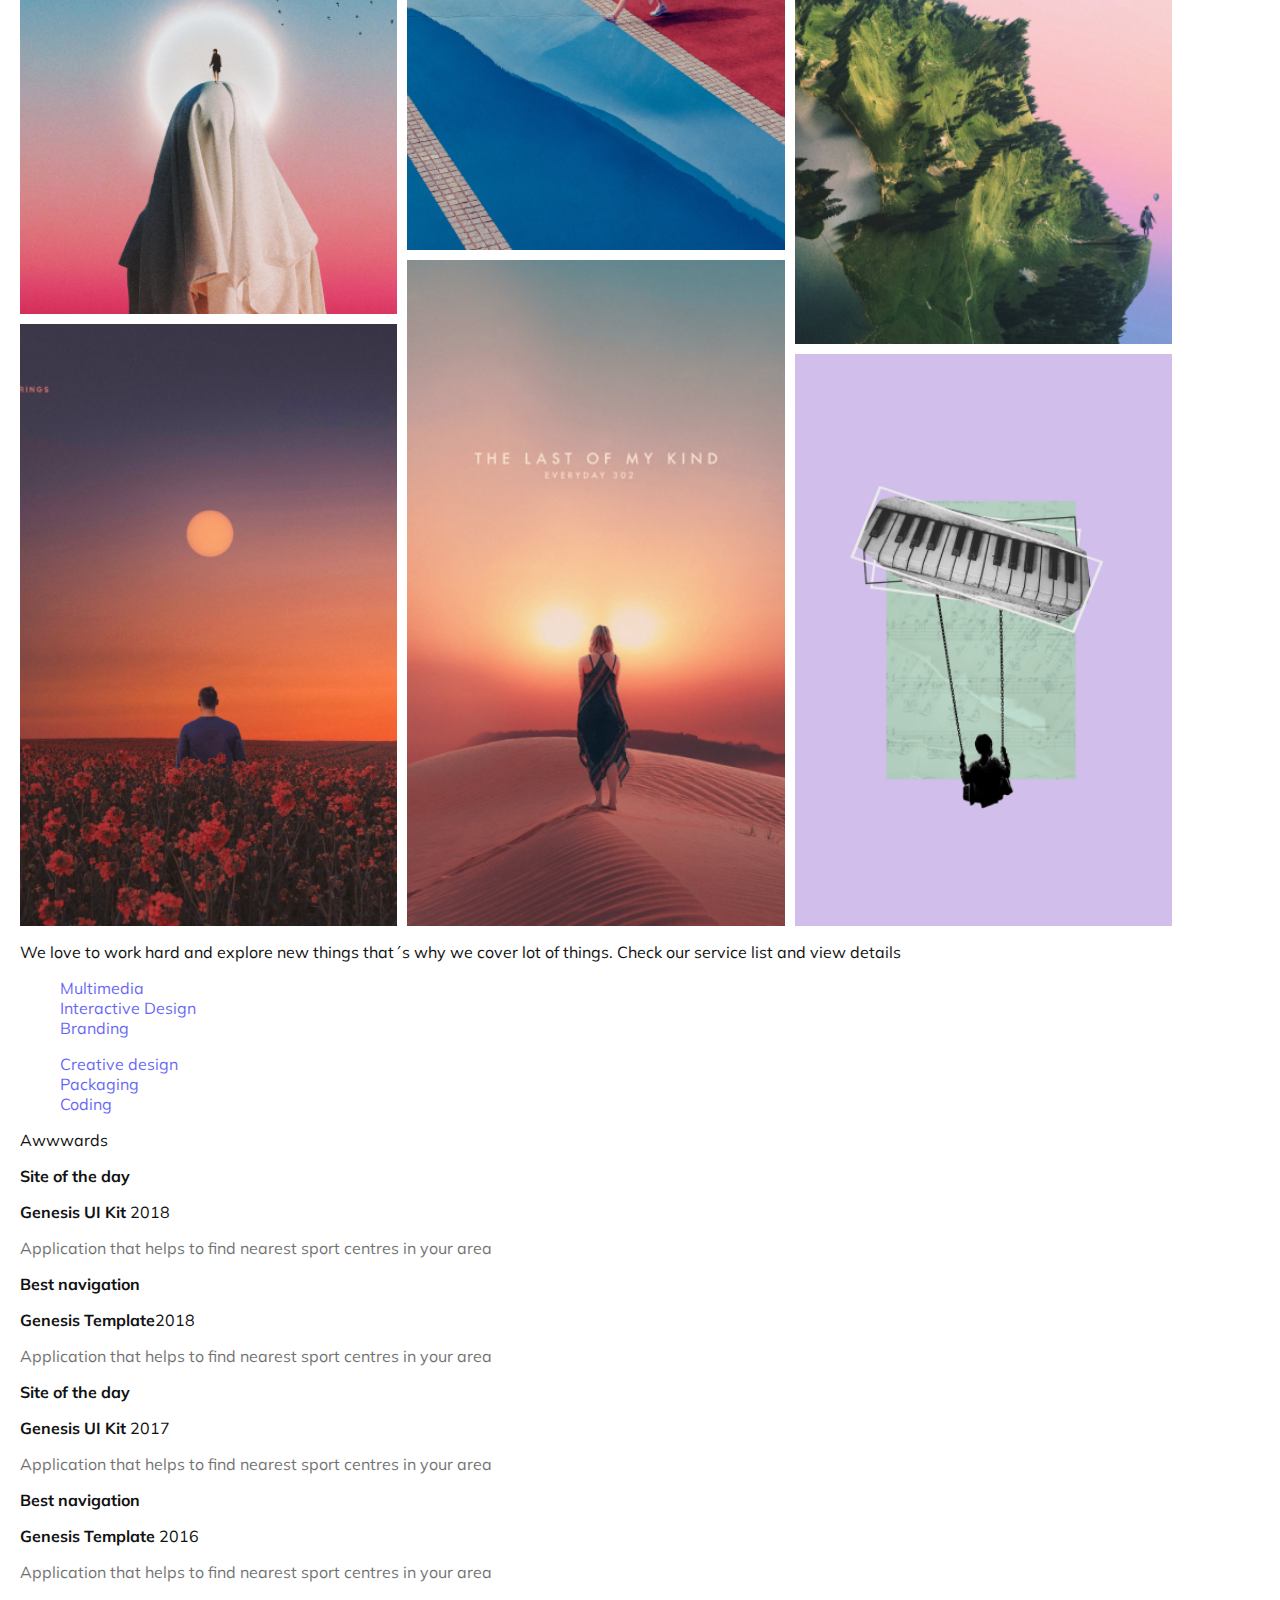
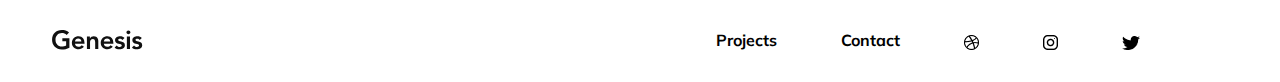
==== commit 7d59b30d: "Grid gallery" ====
--- a/index.html
+++ b/index.html
@@ -5,29 +5,25 @@
     <meta http-equiv="X-UA-Compatible" content="IE=edge">
     <meta name="viewport" content="width=device-width, initial-scale=1.0">
     <link href="https://fonts.googleapis.com/css2?family=Mulish:wght@200;300;400;500;600;700&display=swap" rel="stylesheet">
-    <link rel="stylesheet" href=“http://meyerweb.com/eric/tools/css/reset/reset.css”>
     <link rel="stylesheet" href="css/main.css">
-    <title>Document</title>
+    <title>Genesis</title>
 </head>
 
 <body>
     <div id="wrapper"> 
-    <header>
-        <div class="main-nav topnav">
-            <div class="logo">
-               <img src="imgs/Logo.svg" alt="Genesis logo">
-            </div>
-            <div class="nav-items">
-                <nav><ul class="nav-items">
-                    <li><a href="#">Projects</a></li>
-                    <li><a href="#">Contact</a></li></ul>
-                </nav>
-            </div>
-        </div>
-    </header>
+    <header class="main-nav">
+            <nav>
+                <div class="logo">
+                    <a href="#index.html"><img src="imgs/Logo.svg" alt="Genesis logo"></a>
+                </div>
+                <ul class="nav-list">
+                    <li><a href="#./pages/projects.html">Projects</a></li>
+                    <li><a href="#./pagescontact.html">Contact</a></li>
+                </ul>
+            </nav>
+    </header> 
 <main>
-    
-   <p class="highlight"> Shooting Stars</p>
+     <p class="highlight"> Shooting Stars</p>
     <div class="greeting">
         <div class="start">
             <h2>Hello, I&#180;m Bakhtiyar Sattarov,
@@ -39,66 +35,70 @@
             <p class="fade"> Design is about progress</p>
         </div>
     </div>
-    <div class="grid-pictures-mainwrapper">
+    <section class="grid-pictures-mainwrapper">
         <div class="grid-pictures">
-            <div class="a">
+            <div class="a item-container">
                 <img src="imgs/Rectangle-1.png" alt="Woman dancing in a box">
             </div>
-            <div class="b">
+            <div class="b item-container">
                 <img src="imgs/Rectangle-2.png" alt="A man in a hoody holding a blue ballon while sitting  on a cactus">
             </div>
-            <div class="c">
+            <div class="c item-container">
                 <img src="imgs/Rectangle-3.png" alt="A man standing on the head of a saint with a halo while birds are flying in the sky">
             </div>
-            <div class="d">
+            <div class="d item-container">
                 <img src="imgs/Rectangle-4.png" alt="A man standing in a flower field in a twilight with the moon shining above">
             </div>
-            <div class="e">
+            <div class="e item-container">
                 <img src="imgs/Rectangle-5.png" alt="A man with round reflector glasses with colorful tails streaming out of his head">
             </div>
-            <div class="f">
+            <div class="f item-container">
                 <img src="imgs/Rectangle-6.png" alt="Statue of Liberty draped in colorful fabric">
             </div>
-            <div class="g">
+            <div class="g item-container">
                 <img src="imgs/Rectangle-7.png" alt="Woman in dress walking in a colorful road with orange circles in the background">
             </div>
-            <div class="h">
+            <div class="h item-container">
                 <img src="imgs/Rectangle-8.png" alt="Woman walking on top of a sandy dune with beautiful sunset">
             </div>
-            <div class="i">
+            <div class="i item-container">
                 <img src="imgs/Rectangle-9.png" alt="A man closing his eyes, his palm resting on his face and flowers sprouting vertically accross his face">
             </div>
-            <div class="j">
+            <div class="j item-container">
                 <img src="imgs/Rectangle-10.png" alt="A man with paint splattered on his face having a graffitti background">
             </div>
-            <div class="k">
+            <div class="k item-container">
                 <img src="imgs/Rectangle-12.png" alt="A boy swinging on an piano's keyboard">
             </div>
-            <div class="l">
+            <div class="l item-container">
                 <img src="imgs/Rectangle-13.png" alt="Inverted mountain leaning to the right with a woman on top which looks like on a liff">
             </div>
         </div>
-    </div>
-    <div class="midnav">
+    </section>
+    <section class="midnav">
         <div class="text">
-            <p>We love work hard and explore new things that&#180;s why we cover lot of things. Check our service list and view details</p>
+            <p>We love to work hard and explore new things that&#180;s why we cover lot of things. Check our service list and view details</p>
         </div>
         <div class="midnav_first">
-            <nav><ul>
+            <nav>
+                <ul>
                 <li><a class="fade" href="#">Multimedia</a></li>
                 <li><a class="fade" href="#">Interactive Design</a></li>
                 <li><a class="fade" href="#">Branding</a></li>
-            </ul></nav>
+                </ul>
+            </nav>
         </div>
         <div class="midnav_second">
-            <nav><ul>
+            <nav>
+                <ul>
                 <li><a class="fade" href="#">Creative design</a></li>
                 <li><a class="fade" href="#">Packaging</a></li>
                 <li><a class="fade" href="#">Coding</a></li>
-            </ul></nav>
+                </ul>
+            </nav>
         </div>
-    </div>
-    <div class="awwwards-container">
+    </section>
+    <section class="awwwards-container">
         <div class="awwwards">
             <div class="title-first">Awwwards</div>
             <div><p><b>Site of the day</b></p></div>
@@ -131,23 +131,23 @@
                     in your area</p>
             </div>
         </div>
+    </section>
 </main>
 <footer>
-    <div class="main-nav bottomnav">
+    <div class="main-nav">
         <div class="logo">
            <img src="imgs/Logo.svg" alt="Genesis logo">
         </div>
         <div >
-            <nav><ul class="nav-items">
-                <li><a href="#">Projects</a></li>
-                <li><a href="#">Contact</a></li></ul>
+            <nav> 
+                <ul class="nav-list bottomnav">
+                    <li><a href="#">Projects</a></li>
+                    <li><a href="#">Contact</a></li>
+                    <li class="sm-icon"><a href="#"><img src="imgs/Shape.png" alt="Dribble"></a></li>
+                    <li class="sm-icon"><a href="#"><img src="imgs/instagram.png" alt="Instagram"></a></li>
+                    <li class="sm-icon"> <a href="#"><img src="imgs/Path.png" alt="Twitter"></a></li>
+                </ul>
             </nav>
-        </div>
-    </div>
-        <div class="icons">
-            <a href="#"><img src="imgs/Shape.png" alt="Dribble"></a>
-            <a href="#"><img src="imgs/instagram.png" alt="Instagram"></a>
-            <a href="#"><img src="imgs/Path.png" alt="Twitter"></a>
         </div>
     </div>
 
--- a/css/main.css
+++ b/css/main.css
@@ -1,14 +1,10 @@
-html {
+body {
   height: 100vh;
   max-width: 90vw;
-  margin: 20px;
+  margin: 0;
   padding: 20px;
-}
-
-body {
   font-family: "Mulish";
   color: rgb(17, 17, 17);
-  display: flex;
 }
 body .fade {
   font-weight: 400;
@@ -18,53 +14,211 @@
 body .highlight {
   color: #4A4FF2;
 }
-
-header .logo {
-  font-weight: 600;
-  font-size: 25px;
-}
-header .main-nav {
-  height: 150px;
-  display: flex;
-  justify-content: space-between;
-  align-content: flex-end;
-}
-header .main-nav .nav-items {
-  max-width: -webkit-fit-content;
-  max-width: -moz-fit-content;
-  max-width: fit-content;
-  display: flex;
-}
-header .main-nav .nav-items li {
-  margin-right: 20px;
-}
-
-main h2 {
-  font-weight: 700;
-  font-size: 40px;
-}
-main ul {
-  list-style-type: none;
-}
-main li {
+body li {
+  list-style: none;
+}
+body a {
   text-decoration: none;
 }
-main a:link {
-  text-decoration: none;
-  color: rgb(17, 17, 17);
-}
-main a:link:hover {
+body a:link:hover {
   font-weight: 500;
   color: white;
   background-color: #f67280;
-}
+  border: 2px;
+  border-radius: 1px;
+}
+
+header {
+  background-color: white;
+  position: fixed;
+  left: 0;
+  right: 0;
+  top: 0;
+  height: 80px;
+  padding: 0 5%;
+}
+
+.main-nav .logo {
+  float: left;
+  width: 20%;
+  height: 100%;
+  font-size: 16px;
+  display: flex;
+  padding: 2em;
+}
+.main-nav .nav-list {
+  float: right;
+  padding: 0;
+  margin: 0;
+  width: 30%;
+  height: 100%;
+  display: flex;
+  justify-content: end;
+  align-items: center;
+}
+.main-nav ul {
+  float: right;
+  display: flex;
+  padding: 0;
+  margin: 0;
+  width: 70%;
+  height: 100%;
+}
+.main-nav ul a {
+  display: block;
+  padding: 2em;
+  font-size: 16px;
+  font-weight: bold;
+  color: black;
+}
+
 main .greeting {
-  height: 200px;
+  margin-top: 100px;
+  padding-left: 0;
   display: flex;
   flex-direction: row;
   flex-wrap: nowrap;
+  justify-content: space-between;
   align-items: flex-end;
 }
-main img {
-  max-width: 100%;
+main .greeting .start {
+  display: flex-start;
+  padding: 2em;
+  height: 100%;
+  width: 70%;
+}
+main .greeting .end {
+  display: flex;
+  justify-content: flex-end;
+  align-items: flex-end;
+  height: 100%;
+  width: 30%;
+}
+
+section .grid-pictures {
+  margin-top: 100px;
+  width: 90vw;
+  display: grid;
+  grid-gap: 10px;
+  grid-template-columns: repeat(9, 1fr);
+  grid-template-rows: repeat 32, 5vw;
+  -o-object-fit: cover;
+     object-fit: cover;
+}
+section .grid-pictures img {
+  width: 100%;
+  height: 100%;
+  -o-object-fit: cover;
+     object-fit: cover;
+}
+section .grid-pictures .a {
+  grid-column-start: 1;
+  grid-column-end: 4;
+  grid-row-start: 1;
+  grid-row-end: 8;
+}
+section .grid-pictures .b {
+  grid-column-start: 1;
+  grid-column-end: 4;
+  grid-row: 8;
+  grid-row-end: 16;
+}
+section .grid-pictures .c {
+  grid-column-start: 1;
+  grid-column-end: 4;
+  grid-row: 16;
+  grid-row-end: 24;
+}
+section .grid-pictures .d {
+  grid-column-start: 1;
+  grid-column-end: 4;
+  grid-row: 24;
+  grid-row-end: 33;
+}
+section .grid-pictures .e {
+  grid-column-start: 4;
+  grid-column-end: 7;
+  grid-row: 1;
+  grid-row-end: 7;
+}
+section .grid-pictures .f {
+  grid-column-start: 4;
+  grid-column-end: 7;
+  grid-row: 7;
+  grid-row-end: 14;
+}
+section .grid-pictures .g {
+  grid-column-start: 4;
+  grid-column-end: 7;
+  grid-row: 14;
+  grid-row-end: 23;
+}
+section .grid-pictures .h {
+  grid-column-start: 4;
+  grid-column-end: 7;
+  grid-row: 23;
+  grid-row-end: 33;
+}
+section .grid-pictures .i {
+  grid-column-start: 7;
+  grid-column-end: 10;
+  grid-row: 1;
+  grid-row-end: 11;
+}
+section .grid-pictures .j {
+  grid-column-start: 7;
+  grid-column-end: 10;
+  grid-row: 11;
+  grid-row-end: 18;
+}
+section .grid-pictures .k {
+  grid-column-start: 7;
+  grid-column-end: 10;
+  grid-row: 18;
+  grid-row-end: 27;
+}
+section .grid-pictures .l {
+  grid-column-start: 7;
+  grid-column-end: 10;
+  grid-row: 27;
+  grid-row-end: 33;
+}
+@media only screen and (max-width: 768px) {
+  section .grid-pictures .grid-pictures {
+    display: block;
+  }
+}
+
+section .midnav {
+  margin-top: 100px;
+  padding-left: 0;
+  display: flex;
+  flex-direction: row;
+  flex-wrap: nowrap;
+  justify-content: space-between;
+}
+section .midnav .text {
+  display: flex-start;
+  padding: 2em;
+  height: 100%;
+  width: 70%;
+}
+section .midnav .midnav_first {
+  justify-content: flex-start;
+}
+section .midnav .midnav_second {
+  justify-content: flex-start;
+}
+
+footer {
+  left: 0;
+  right: 0;
+  height: 80px;
+  padding: 0;
+}
+footer .bottomnav a {
+  display: flex;
+}
+footer .sm-icon {
+  align-self: end;
 }/*# sourceMappingURL=main.css.map */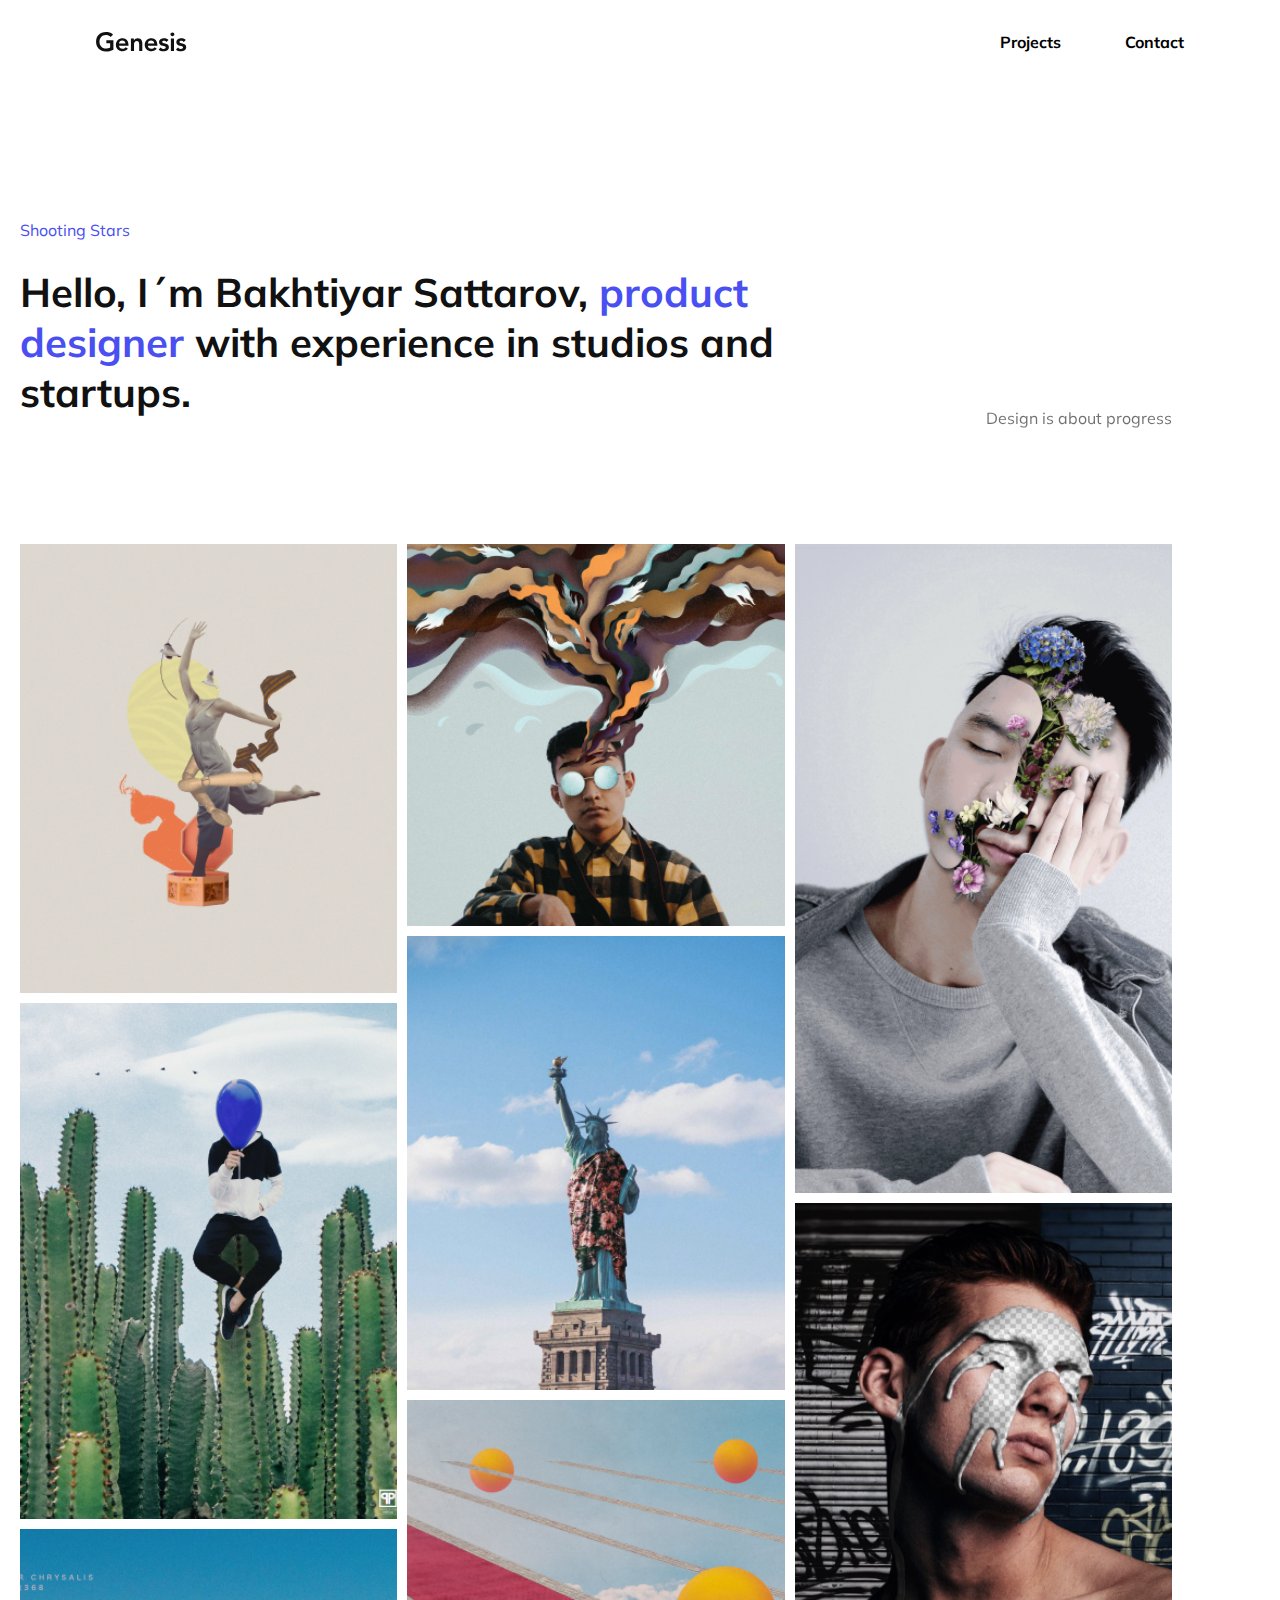
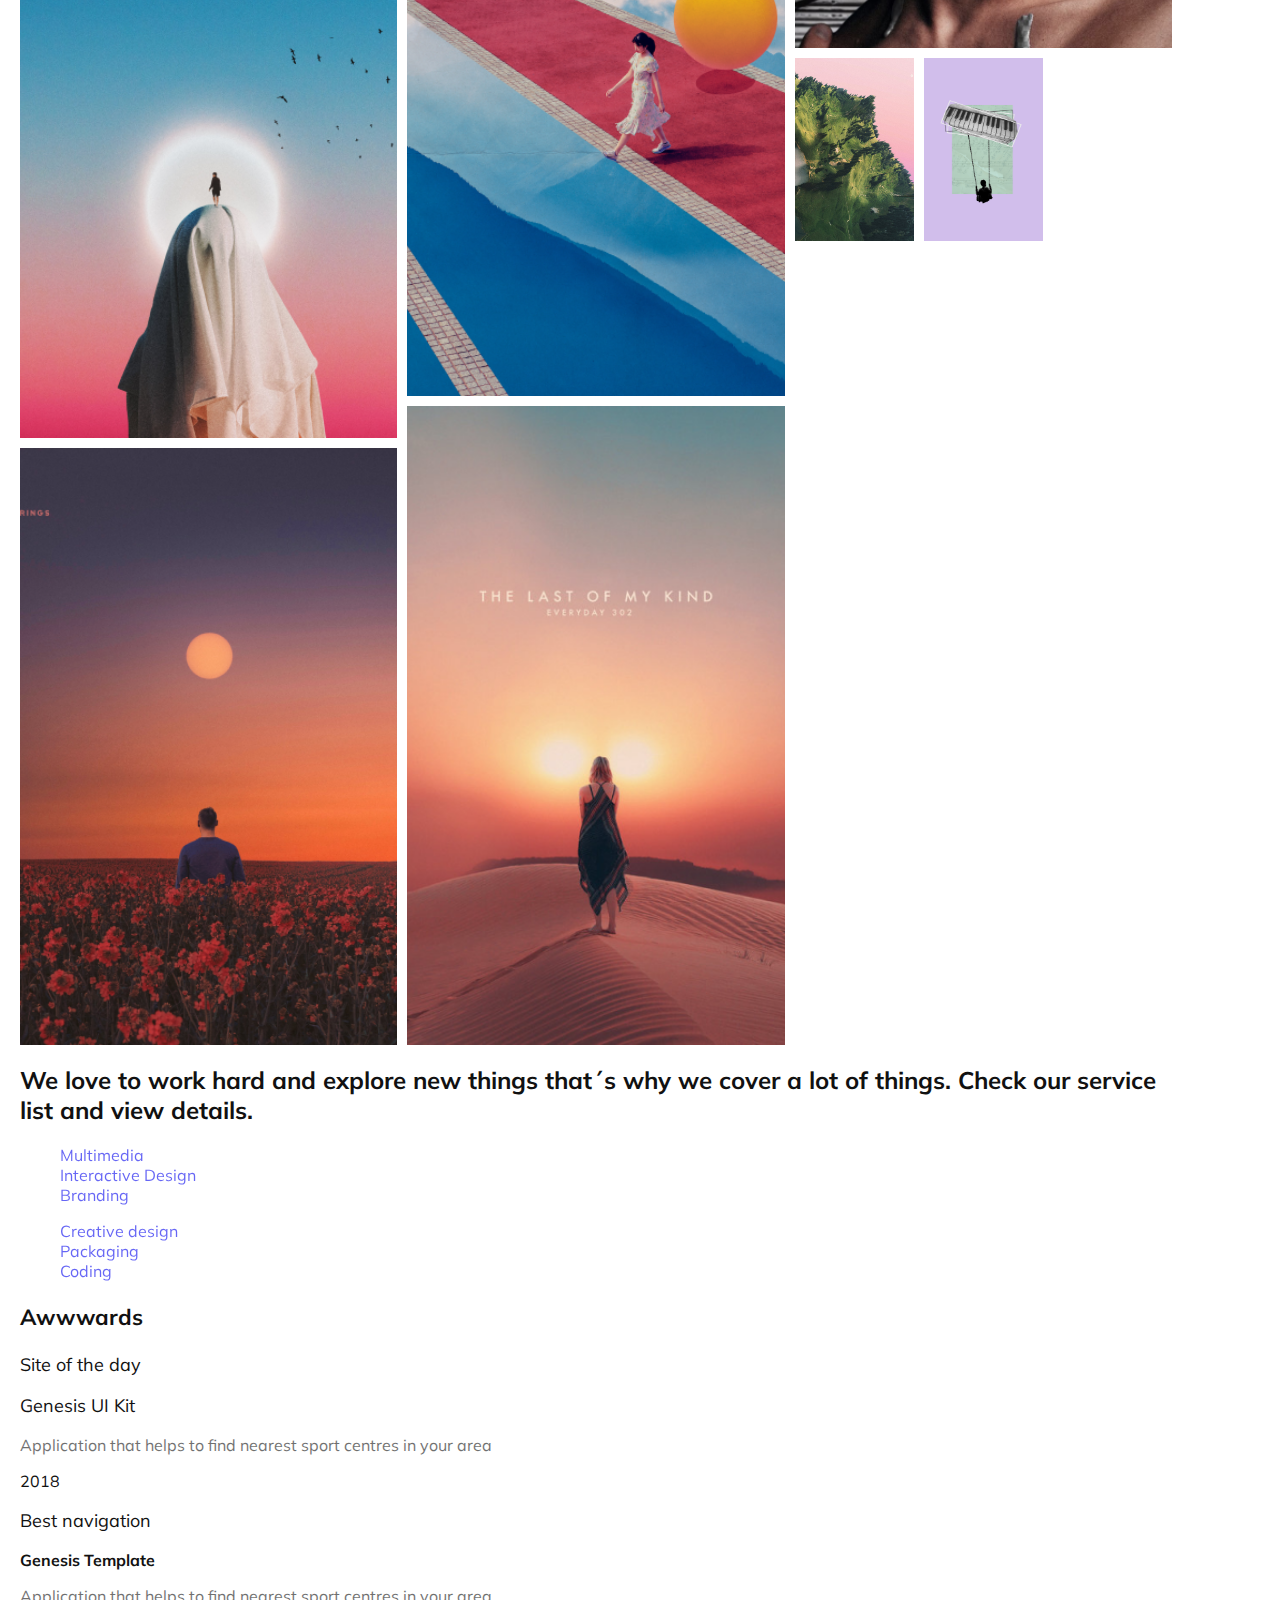
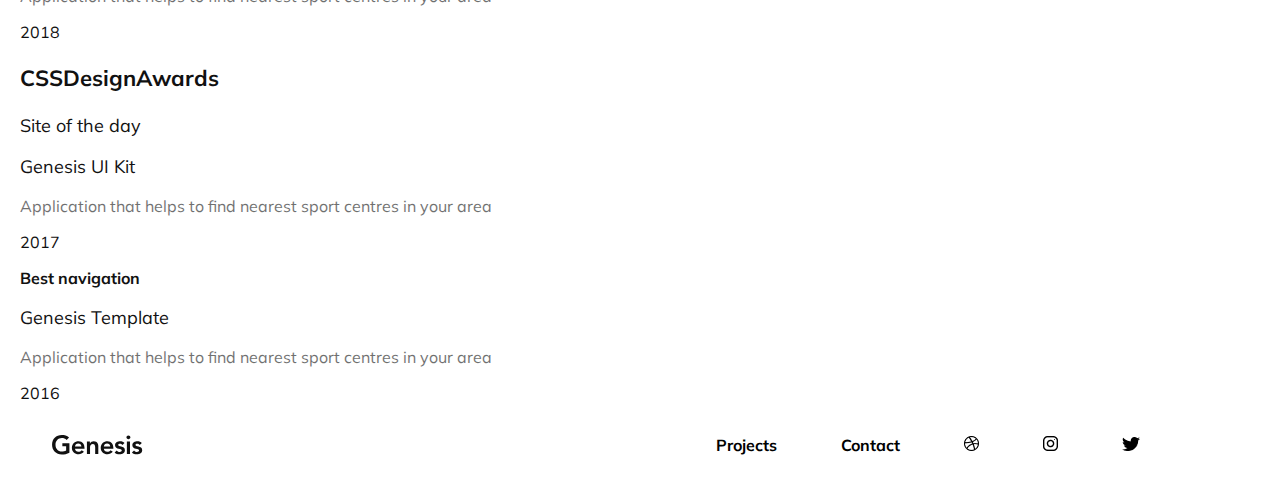
==== commit 1422be8a: "consolidating divs" ====
--- a/index.html
+++ b/index.html
@@ -22,20 +22,21 @@
                 </ul>
             </nav>
     </header> 
-<main>
-     <p class="highlight"> Shooting Stars</p>
     <div class="greeting">
-        <div class="start">
-            <h2>Hello, I&#180;m Bakhtiyar Sattarov,
+       <div class="flexitem-left">
+        <div class="highlight"> Shooting Stars</div>
+        <div class="text2">
+            <h1>Hello, I&#180;m Bakhtiyar Sattarov,
                 <span class="highlight">product designer</span> with experience
                 in studios and startups.
-            </h2>
+            </h1>
         </div>
-        <div class="end">
+       </div>
+        <div class="flexitem-right">
             <p class="fade"> Design is about progress</p>
         </div>
     </div>
-    <section class="grid-pictures-mainwrapper">
+    <div class="grid-pictures-mainwrapper">
         <div class="grid-pictures">
             <div class="a item-container">
                 <img src="imgs/Rectangle-1.png" alt="Woman dancing in a box">
@@ -74,11 +75,12 @@
                 <img src="imgs/Rectangle-13.png" alt="Inverted mountain leaning to the right with a woman on top which looks like on a liff">
             </div>
         </div>
-    </section>
-    <section class="midnav">
-        <div class="text">
-            <p>We love to work hard and explore new things that&#180;s why we cover lot of things. Check our service list and view details</p>
+    </div>
+    <div class="midnav_container">
+        <div class="midnav_text">
+            <h2>We love to work hard and explore new things that&#180;s why we cover a lot of things. Check our service list and view details. </h2>
         </div>
+        <div class="midnav wrapper"></div>
         <div class="midnav_first">
             <nav>
                 <ul>
@@ -97,42 +99,40 @@
                 </ul>
             </nav>
         </div>
-    </section>
-    <section class="awwwards-container">
-        <div class="awwwards">
-            <div class="title-first">Awwwards</div>
-            <div><p><b>Site of the day</b></p></div>
-            <div>
-                <p><b>Genesis UI Kit</b><span> 2018</span></p>
+    </div>
+    <div class="awards_container">
+            <div class="title-first"><p class="bold"><b>Awwwards</b></p></div>
+            <div class="b_"><p class="bold_2"><b>Site of the day</b></p></div>
+            <div class="c_">
+                <p class="bold_2"><b>Genesis UI Kit</b></p>
                 <p class="fade"> Application that helps to find nearest sport centres
                     in your area</p>
             </div>   
-        </div>
-        <div class="awwwards2">
-            <div><p><b>Best navigation</b></p></div>
-            <p><b>Genesis Template</b><span>2018</span></p>
-            <p class="fade">Application that helps to find nearest sport centres
-                in your area</p>    
-        </div>
-        <div class="design-container">
-            <div><p><b>Site of the day</b></p></div>
-            <div><p><b>Genesis UI Kit</b>
-                <span>2017</span></p>
+            <div class="d_">2018</div>
+            <div class="e_"><p class="bold_2"><b>Best navigation</b></p></div>
+            <div class="f_"><p><b>Genesis Template</b></p>
                 <p class="fade">Application that helps to find nearest sport centres
                     in your area</p>
             </div>
-        </div>
-        
-        <div class="DesignAwards2">
-            <div><p><b>Best navigation</b></p></div>
-            <div><p><b>Genesis Template</b>
-                <span></span>2016</p>
-             <p class="fade"> Application that helps to find nearest sport centres
+            <div class="g_">2018</div> 
+            <div class="second_title-first"><p class="bold"><b>CSSDesignAwards</b></p></div>
+            <div class="bb_">
+                <p class="bold_2"><b>Site of the day</b></p>
+            </div>
+            <div class="cc_">
+                <p class="bold_2"><b>Genesis UI Kit</b></p>
+                <p class="fade">Application that helps to find nearest sport centres
+                in your area</p>   
+            </div>
+            <div class="dd_">2017</div>
+            <div class="ee_"><p><b>Best navigation</b></p></div>
+            <div class="ff_">
+                <p class="bold_2"><b>Genesis Template</b></p>
+                <p class="fade"> Application that helps to find nearest sport centres
                     in your area</p>
             </div>
-        </div>
-    </section>
-</main>
+            <div class="gg_">2016</div>
+    </div>
 <footer>
     <div class="main-nav">
         <div class="logo">
@@ -150,8 +150,6 @@
             </nav>
         </div>
     </div>
-
 </footer>
-</div>
 </body>
 </html>--- a/css/main.css
+++ b/css/main.css
@@ -10,6 +10,13 @@
   font-weight: 400;
   font-size: 16px;
   opacity: 0.6;
+}
+body .bold {
+  font-size: 22px;
+}
+body .bold_2 {
+  font-size: 18px;
+  font-weight: 100;
 }
 body .highlight {
   color: #4A4FF2;
@@ -72,145 +79,265 @@
   color: black;
 }
 
-main .greeting {
-  margin-top: 100px;
+.greeting {
+  margin-top: 200px;
   padding-left: 0;
   display: flex;
   flex-direction: row;
-  flex-wrap: nowrap;
-  justify-content: space-between;
-  align-items: flex-end;
-}
-main .greeting .start {
-  display: flex-start;
-  padding: 2em;
-  height: 100%;
-  width: 70%;
-}
-main .greeting .end {
+}
+.greeting .flexitem-left {
+  height: 100%;
+  width: 75%;
+  display: flex;
+  flex-direction: column;
+}
+.greeting .flexitem-left h1 {
+  font-size: 40px;
+  font-weight: bold;
+}
+.greeting .flexitem-right {
   display: flex;
   justify-content: flex-end;
-  align-items: flex-end;
-  height: 100%;
-  width: 30%;
-}
-
-section .grid-pictures {
+  align-self: flex-end;
+  height: 100%;
+  width: 25%;
+}
+
+.grid-pictures {
   margin-top: 100px;
   width: 90vw;
   display: grid;
   grid-gap: 10px;
   grid-template-columns: repeat(9, 1fr);
   grid-template-rows: repeat 32, 5vw;
+}
+.grid-pictures img {
+  width: 100%;
+  height: 100%;
   -o-object-fit: cover;
      object-fit: cover;
 }
-section .grid-pictures img {
-  width: 100%;
-  height: 100%;
-  -o-object-fit: cover;
-     object-fit: cover;
-}
-section .grid-pictures .a {
+.grid-pictures .a {
   grid-column-start: 1;
   grid-column-end: 4;
-  grid-row-start: 1;
+  grid-row: 1;
   grid-row-end: 8;
 }
-section .grid-pictures .b {
+.grid-pictures .b {
   grid-column-start: 1;
   grid-column-end: 4;
   grid-row: 8;
   grid-row-end: 16;
 }
-section .grid-pictures .c {
+.grid-pictures .c {
   grid-column-start: 1;
   grid-column-end: 4;
   grid-row: 16;
   grid-row-end: 24;
 }
-section .grid-pictures .d {
+.grid-pictures .d {
   grid-column-start: 1;
   grid-column-end: 4;
   grid-row: 24;
   grid-row-end: 33;
 }
-section .grid-pictures .e {
+.grid-pictures .e {
   grid-column-start: 4;
   grid-column-end: 7;
   grid-row: 1;
   grid-row-end: 7;
 }
-section .grid-pictures .f {
+.grid-pictures .f {
   grid-column-start: 4;
   grid-column-end: 7;
   grid-row: 7;
   grid-row-end: 14;
 }
-section .grid-pictures .g {
+.grid-pictures .g {
   grid-column-start: 4;
   grid-column-end: 7;
   grid-row: 14;
   grid-row-end: 23;
 }
-section .grid-pictures .h {
+.grid-pictures .h {
   grid-column-start: 4;
   grid-column-end: 7;
   grid-row: 23;
   grid-row-end: 33;
 }
-section .grid-pictures .i {
+.grid-pictures .i {
   grid-column-start: 7;
   grid-column-end: 10;
   grid-row: 1;
   grid-row-end: 11;
 }
-section .grid-pictures .j {
+.grid-pictures .j {
   grid-column-start: 7;
   grid-column-end: 10;
   grid-row: 11;
   grid-row-end: 18;
 }
 section .grid-pictures .k {
+.grid-pictures .k {
   grid-column-start: 7;
   grid-column-end: 10;
   grid-row: 18;
   grid-row-end: 27;
 }
-section .grid-pictures .l {
+.grid-pictures .l {
   grid-column-start: 7;
   grid-column-end: 10;
   grid-row: 27;
   grid-row-end: 33;
 }
 @media only screen and (max-width: 768px) {
-  section .grid-pictures .grid-pictures {
+  .grid-pictures .grid-pictures {
     display: block;
   }
 }
 
+.midnav_container {
+  margin-top: 100px;
+  width: 90vw;
+  display: flex;
+  flex-direction: row;
+  justify-content: space-between;
+}
+.midnav_container .midnav_text {
+  height: 100%;
+  width: 60%;
+}
+.midnav_container .midnav_text h2 {
+  font-size: 28px;
+  font-weight: bold;
+}
+.midnav_container .midnav_wrapper {
+  height: 100%;
+  width: 15%;
+  justify-self: end;
+}
+
+.awards_container {
+  margin-top: 100px;
+  width: 90vw;
+  display: grid;
+  align-items: baseline;
+  grid-template-columns: repeat(10, 1fr);
+  grid-template-rows: repeat 8, 20vw;
+  grid-gap: 20px;
+}
+.awards_container .title-first {
+  grid-column-start: 1;
+  grid-column-end: 5;
+  grid-row: 1;
+  grid-row-end: 5;
+}
+.awards_container .b_ {
+  grid-column-start: 5;
+  grid-column-end: 7;
+  grid-row: 1;
+  grid-row-end: 3;
+}
+.awards_container .c_ {
+  grid-column-start: 7;
+  grid-column-end: 10;
+  grid-row: 1;
+  grid-row-end: 3;
+}
+.awards_container .d_ {
+  grid-column-start: 10;
+  grid-column-end: 11;
+  grid-row: 1;
+  grid-row-end: 3;
+  justify-self: end;
+}
+.awards_container .e_ {
+  grid-column-start: 5;
+  grid-column-end: 7;
+  grid-row: 3;
+  grid-row-end: 5;
+}
+.awards_container .f_ {
+  grid-column-start: 7;
+  grid-column-end: 10;
+  grid-row: 3;
+  grid-row-end: 5;
+}
+.awards_container .g_ {
+  grid-column-start: 10;
+  grid-column-end: 11;
+  grid-row: 3;
+  grid-row-end: 5;
+  justify-self: end;
+}
+.awards_container .second_title-first {
+  grid-column-start: 1;
+  grid-column-end: 5;
+  grid-row: 5;
+  grid-row-end: 9;
+}
+.awards_container .bb_ {
+  grid-column-start: 5;
+  grid-column-end: 7;
+  grid-row: 5;
+  grid-row-end: 7;
+}
+.awards_container .cc_ {
+  grid-column-start: 7;
+  grid-column-end: 10;
+  grid-row: 5;
+  grid-row-end: 7;
+}
+.awards_container .dd_ {
+  grid-column-start: 10;
+  grid-column-end: 11;
+  grid-row: 5;
+  grid-row-end: 7;
+  justify-self: end;
+}
+.awards_container .ee_ {
+  grid-column-start: 5;
+  grid-column-end: 7;
+  grid-row: 7;
+  grid-row-end: 9;
+}
+.awards_container .ff_ {
+  grid-column-start: 7;
+  grid-column-end: 10;
+  grid-row: 7;
+  grid-row-end: 9;
+}
+.awards_container .gg_ {
+  grid-column-start: 10;
+  grid-column-end: 11;
+  grid-row: 7;
+  grid-row-end: 9;
+  justify-self: end;
+}
+
+/*
 section .midnav {
-  margin-top: 100px;
-  padding-left: 0;
-  display: flex;
-  flex-direction: row;
-  flex-wrap: nowrap;
-  justify-content: space-between;
-}
-section .midnav .text {
-  display: flex-start;
-  padding: 2em;
-  height: 100%;
-  width: 70%;
-}
-section .midnav .midnav_first {
-  justify-content: flex-start;
-}
-section .midnav .midnav_second {
-  justify-content: flex-start;
-}
-
+    margin-top: 100px;
+    display: flex;
+    flex-direction: row;
+    .text {
+        height: 100%;
+        width: 50%;
+    }
+    .midnav_first {
+    display: flex;
+    width: 20%;
+    height: 100%;
+    }
+    .midnav_second {
+    display: flex;
+    width: 20%;
+    height: 100%;
+
+    }
+}*/
 footer {
+  margin-top: 150px;
   left: 0;
   right: 0;
   height: 80px;
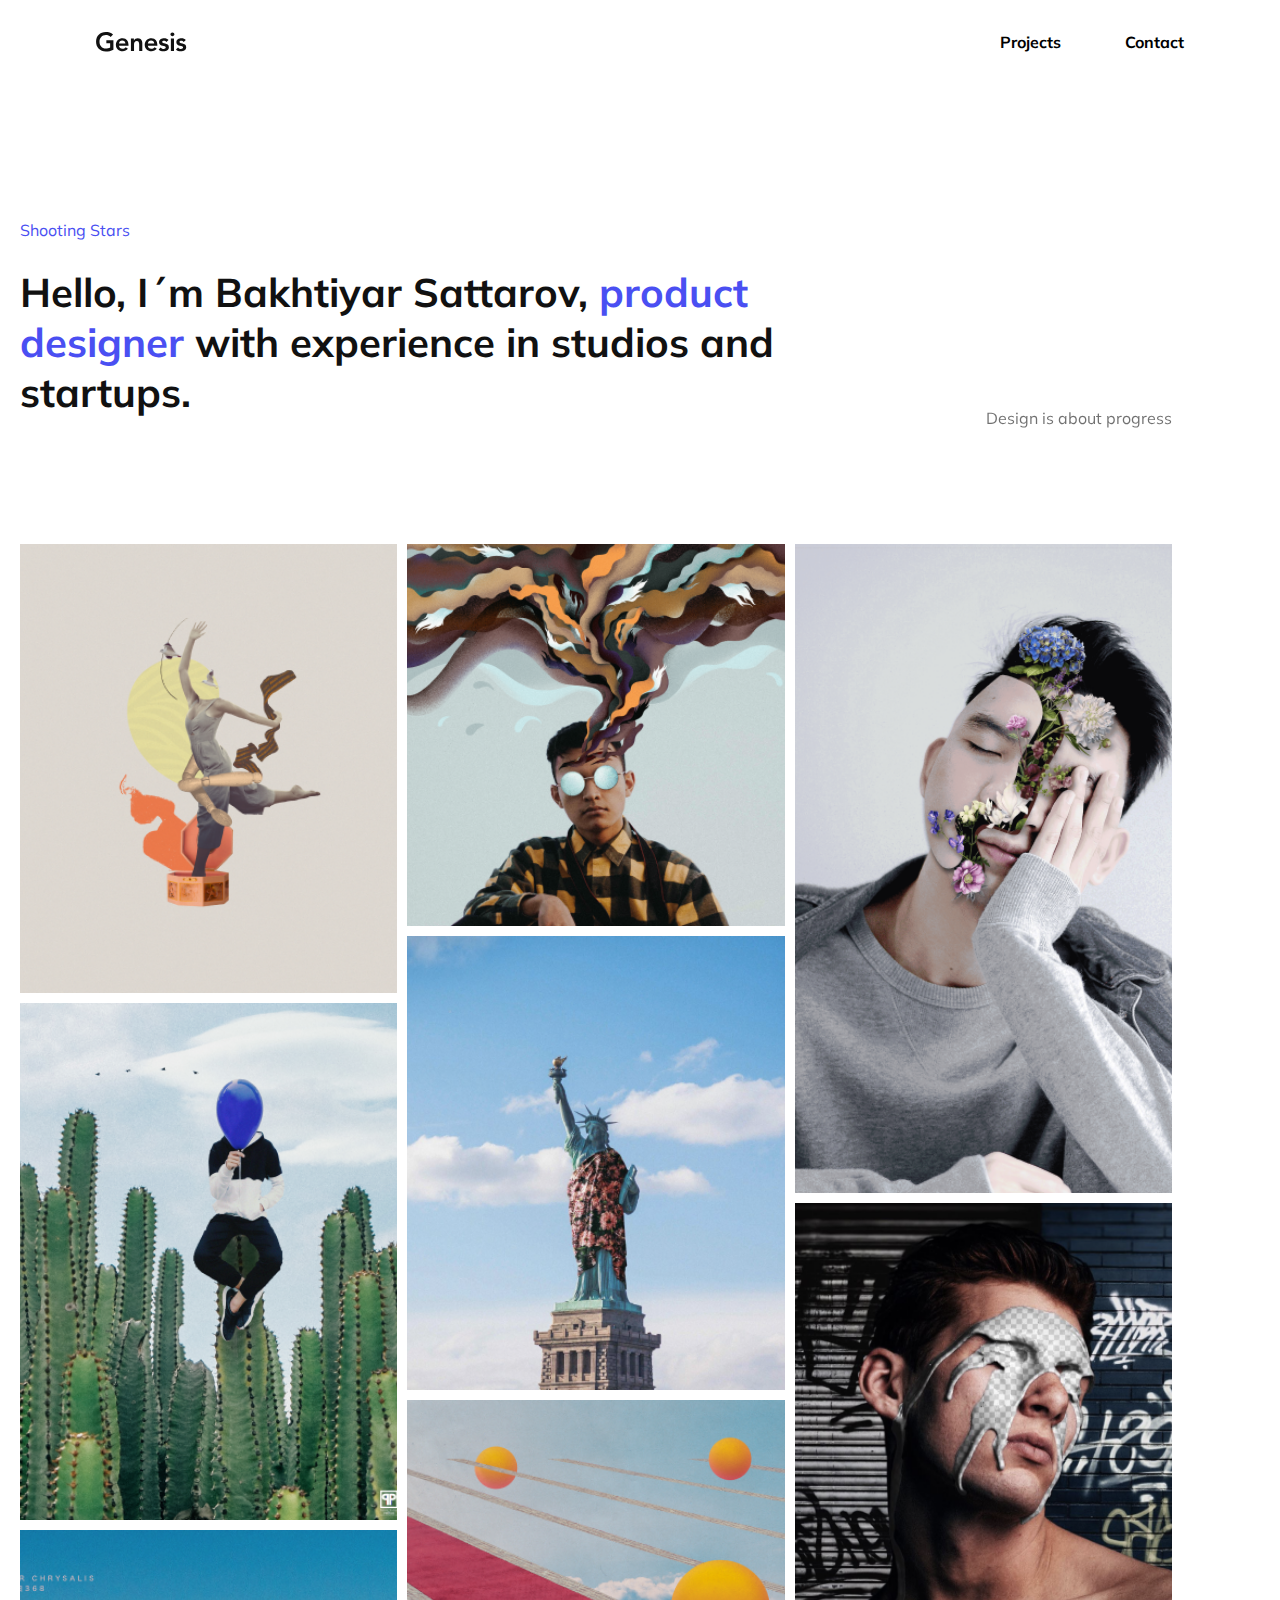
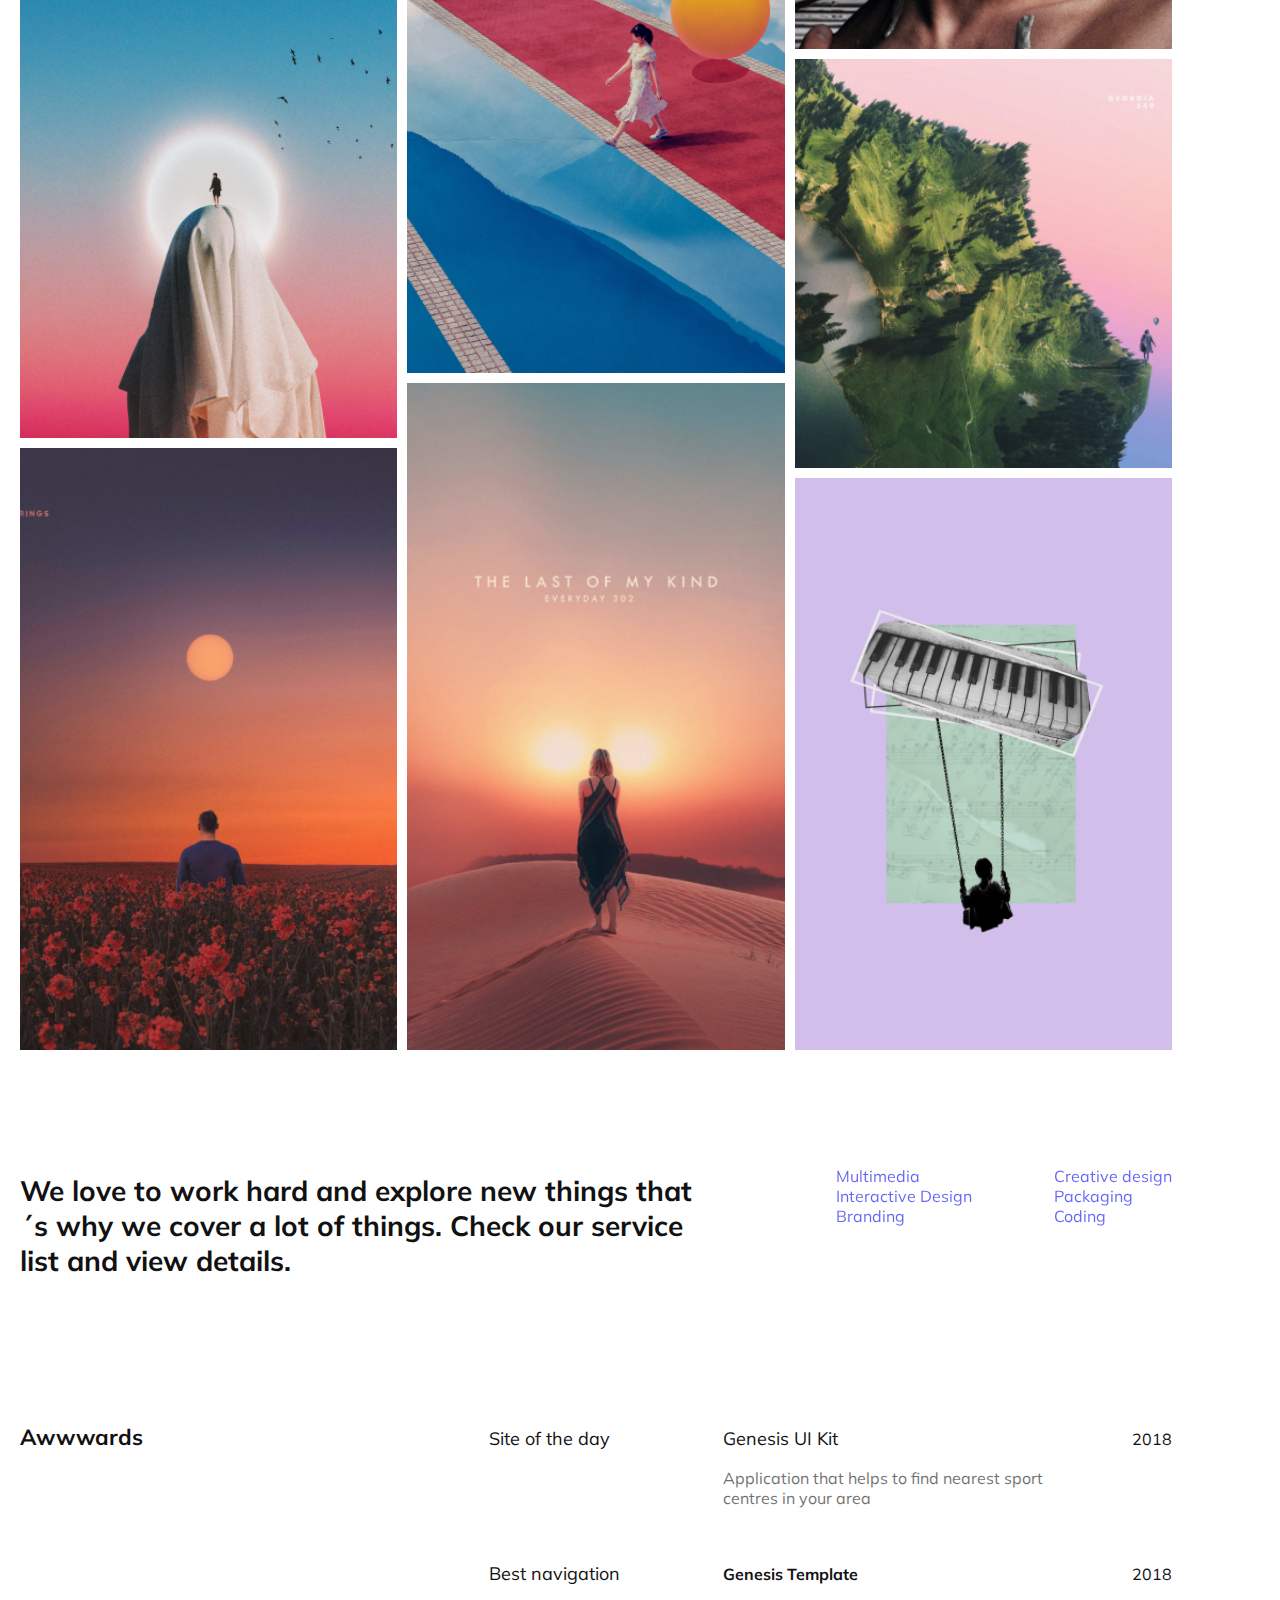
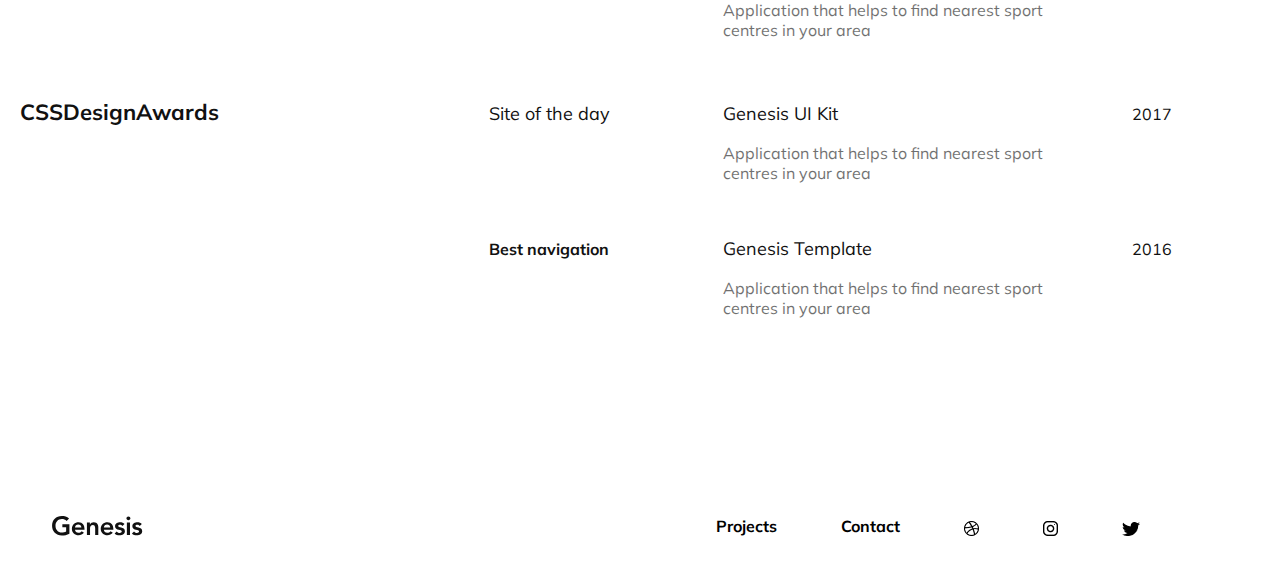
==== commit d4a44f00: "Page 2 structure" ====
--- a/index.html
+++ b/index.html
@@ -5,6 +5,7 @@
     <meta http-equiv="X-UA-Compatible" content="IE=edge">
     <meta name="viewport" content="width=device-width, initial-scale=1.0">
     <link href="https://fonts.googleapis.com/css2?family=Mulish:wght@200;300;400;500;600;700&display=swap" rel="stylesheet">
+    <link rel="stylesheet" href=“http://meyerweb.com/eric/tools/css/reset/reset.css”>
     <link rel="stylesheet" href="css/main.css">
     <title>Genesis</title>
 </head>
--- a/css/main.css
+++ b/css/main.css
@@ -5,6 +5,9 @@
   padding: 20px;
   font-family: "Mulish";
   color: rgb(17, 17, 17);
+}
+body h1 {
+  font-size: 40px;
 }
 body .fade {
   font-weight: 400;
@@ -177,7 +180,6 @@
   grid-row: 11;
   grid-row-end: 18;
 }
-section .grid-pictures .k {
 .grid-pictures .k {
   grid-column-start: 7;
   grid-column-end: 10;
@@ -315,27 +317,6 @@
   justify-self: end;
 }
 
-/*
-section .midnav {
-    margin-top: 100px;
-    display: flex;
-    flex-direction: row;
-    .text {
-        height: 100%;
-        width: 50%;
-    }
-    .midnav_first {
-    display: flex;
-    width: 20%;
-    height: 100%;
-    }
-    .midnav_second {
-    display: flex;
-    width: 20%;
-    height: 100%;
-
-    }
-}*/
 footer {
   margin-top: 150px;
   left: 0;
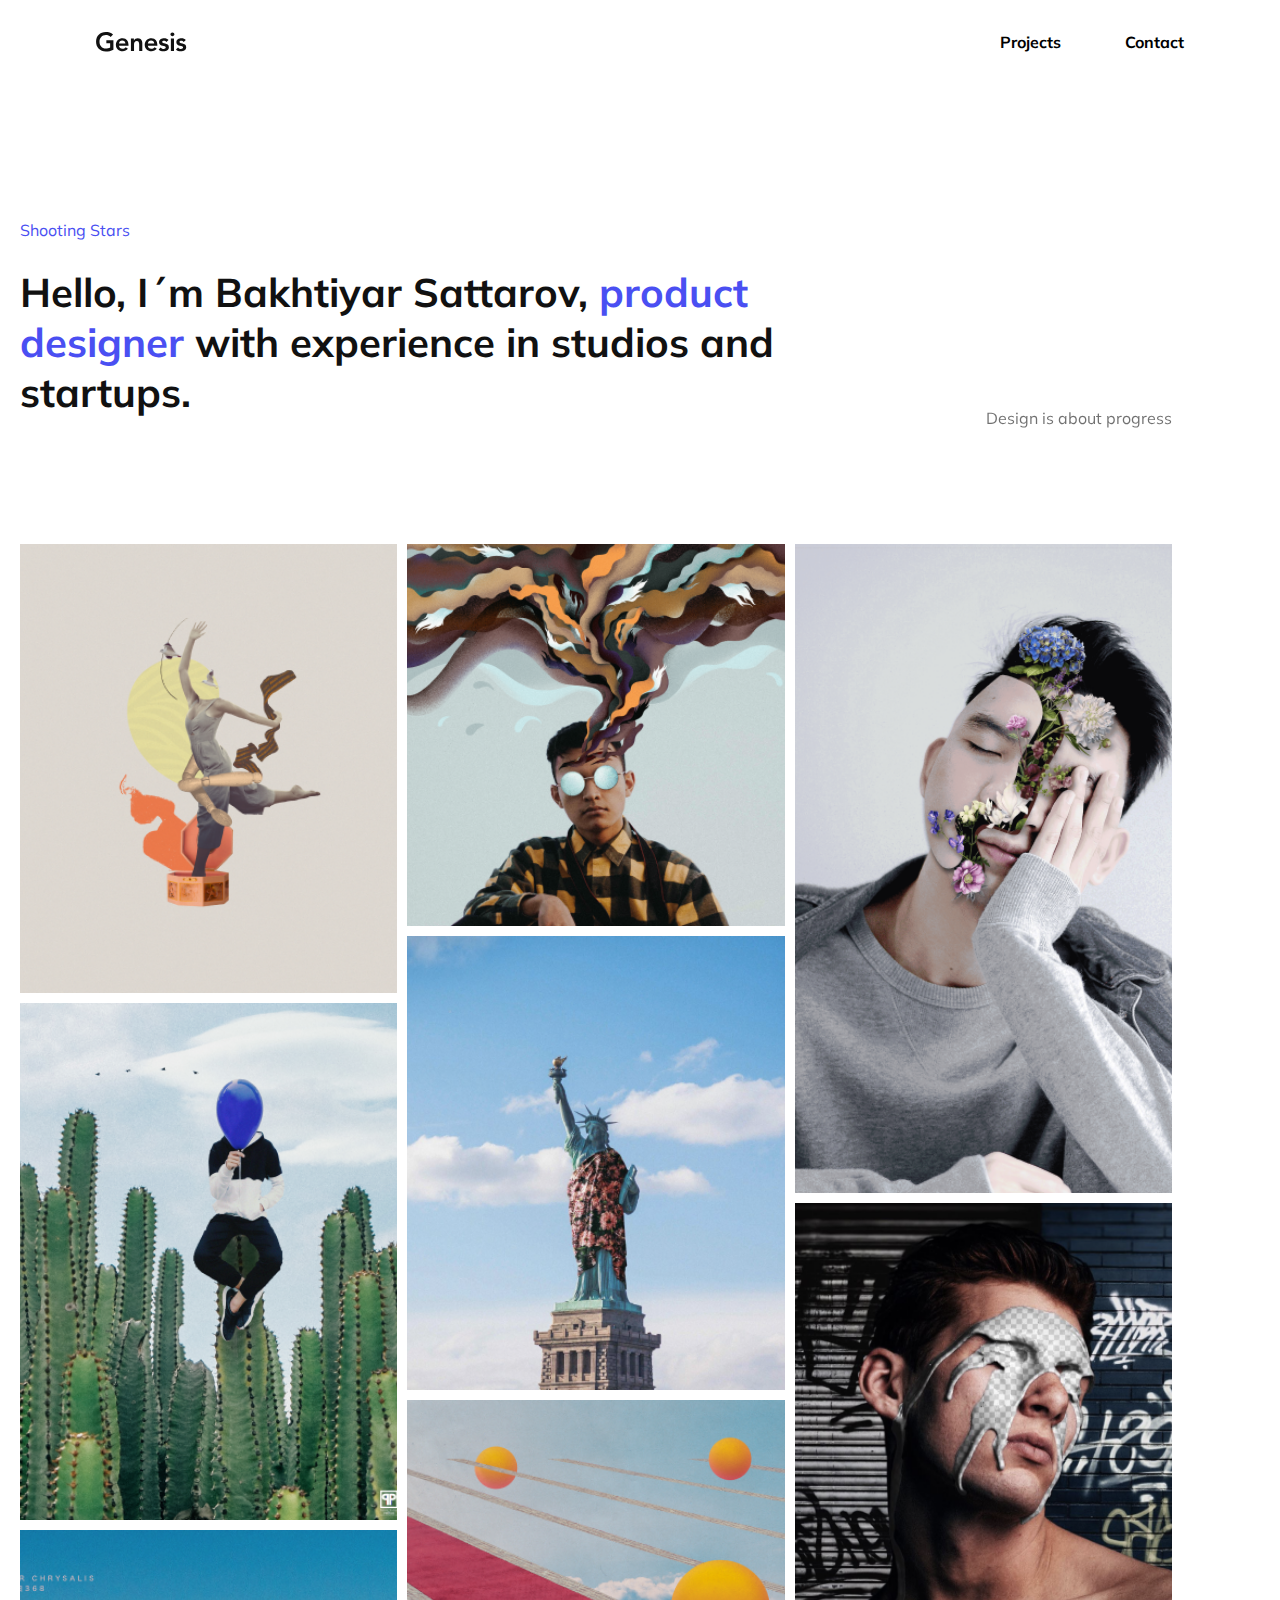
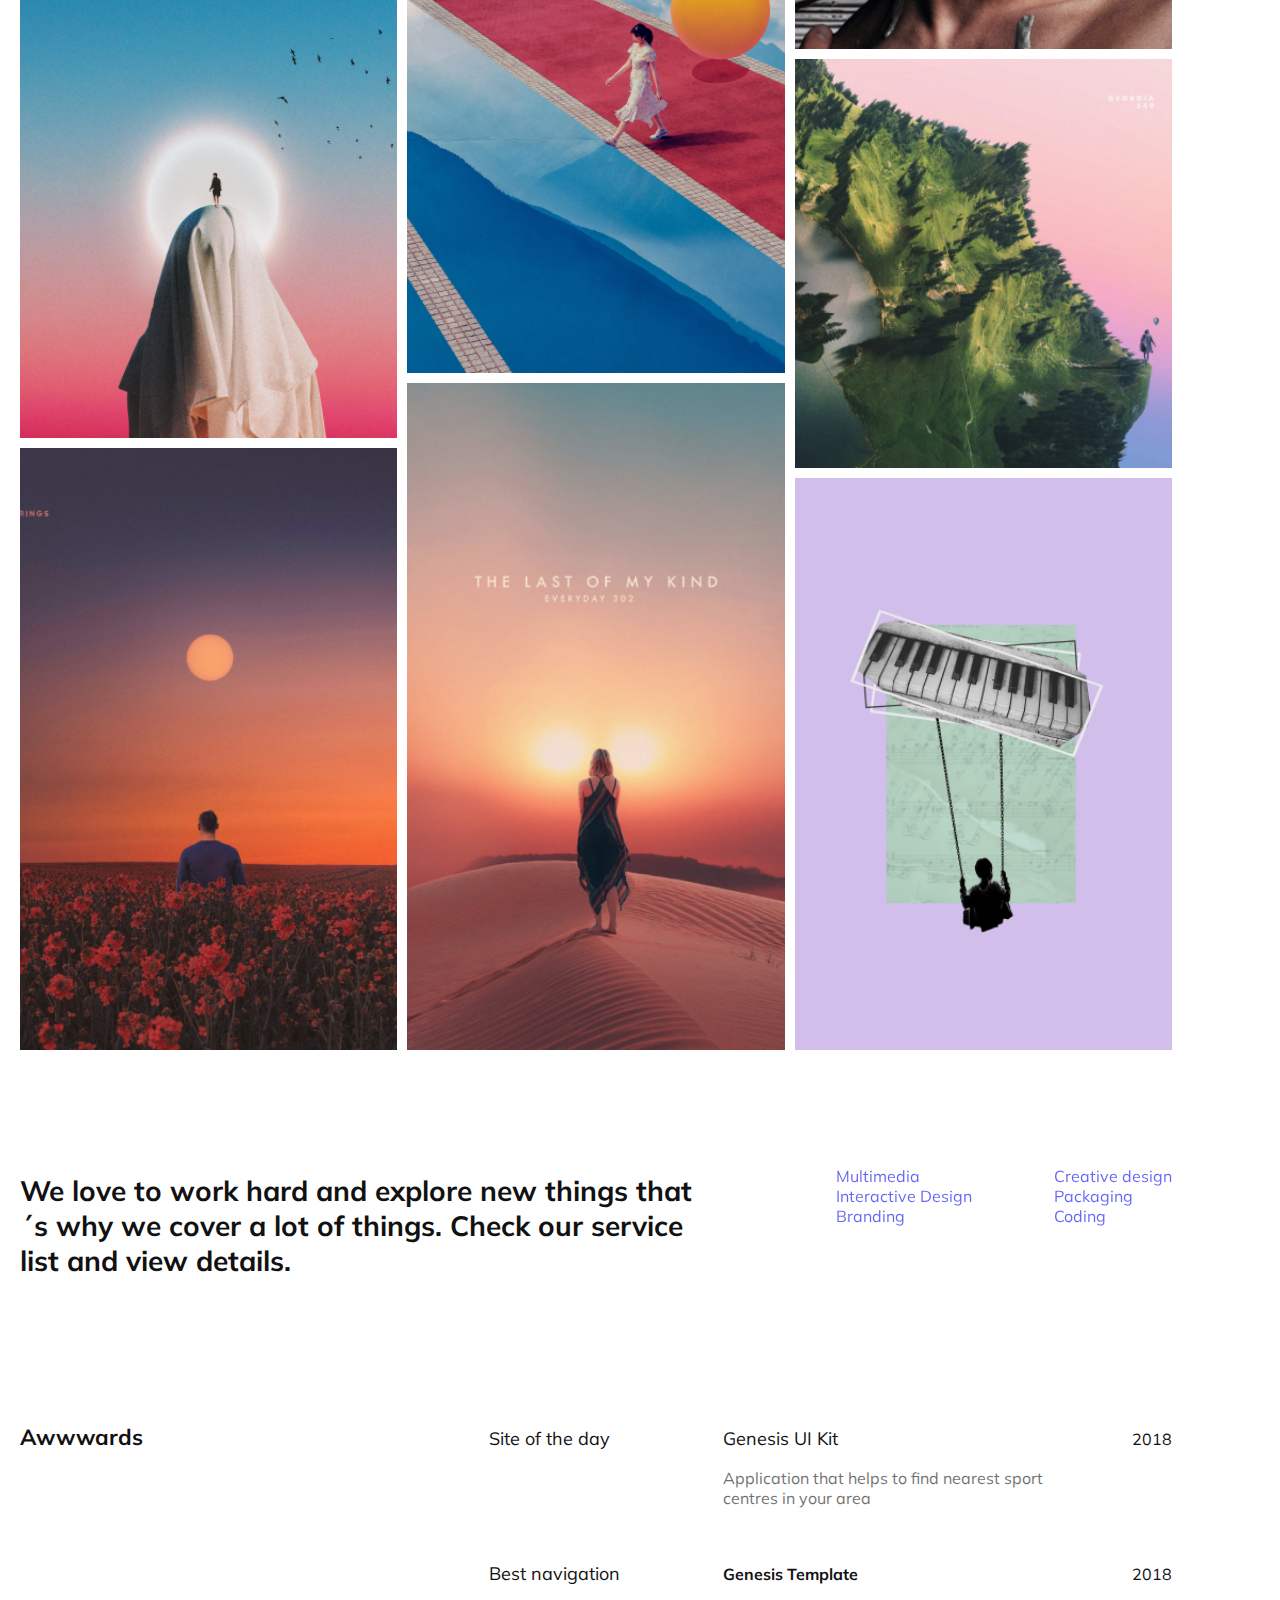
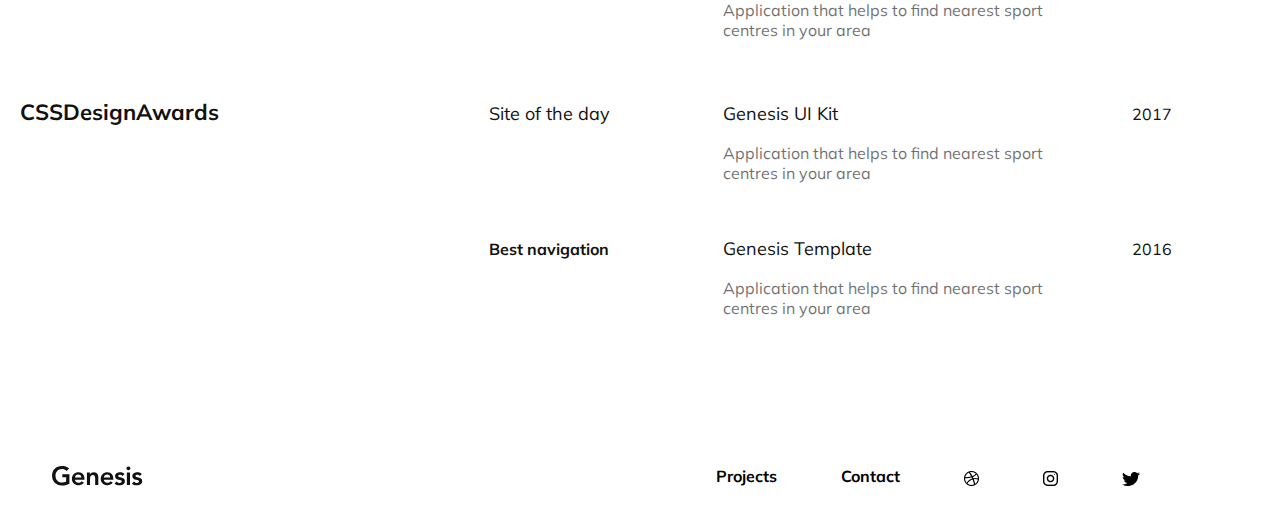
==== commit d70fc4a2: "Linked pages" ====
--- a/index.html
+++ b/index.html
@@ -18,8 +18,8 @@
                     <a href="#index.html"><img src="imgs/Logo.svg" alt="Genesis logo"></a>
                 </div>
                 <ul class="nav-list">
-                    <li><a href="#./pages/projects.html">Projects</a></li>
-                    <li><a href="#./pagescontact.html">Contact</a></li>
+                    <li><a href="./pages/projects.html">Projects</a></li>
+                    <li><a href="./pagescontact.html">Contact</a></li>
                 </ul>
             </nav>
     </header> 
@@ -142,7 +142,7 @@
         <div >
             <nav> 
                 <ul class="nav-list bottomnav">
-                    <li><a href="#">Projects</a></li>
+                    <li><a href="./pages/projects.html">Projects</a></li>
                     <li><a href="#">Contact</a></li>
                     <li class="sm-icon"><a href="#"><img src="imgs/Shape.png" alt="Dribble"></a></li>
                     <li class="sm-icon"><a href="#"><img src="imgs/instagram.png" alt="Instagram"></a></li>
--- a/css/main.css
+++ b/css/main.css
@@ -218,6 +218,13 @@
   width: 15%;
   justify-self: end;
 }
+@media screen and (max-width: 600px) {
+  .midnav_container {
+    float: none;
+    display: block;
+    width: 100%;
+  }
+}
 
 .awards_container {
   margin-top: 100px;
@@ -318,7 +325,7 @@
 }
 
 footer {
-  margin-top: 150px;
+  margin-top: 100px;
   left: 0;
   right: 0;
   height: 80px;
@@ -329,4 +336,56 @@
 }
 footer .sm-icon {
   align-self: end;
+}
+
+/**Page2**/
+.project_title {
+  margin-top: 200px;
+  padding-left: 0;
+  padding-right: 0;
+  display: flex;
+  flex-direction: row;
+  justify-content: space-between;
+}
+.project_title .project_left_wrapper {
+  display: flex;
+  flex-direction: column;
+  max-width: 65%;
+  height: 100%;
+}
+.project_title .table {
+  display: flex;
+  max-width: 30%;
+  height: 100%;
+  justify-self: flex-end;
+  align-self: flex-end;
+  border-spacing: 10px 0;
+  text-align: center;
+}
+
+.figure_container {
+  margin-top: 100px;
+  height: 100%;
+  max-width: 100%;
+  img-height: 100%;
+  img-max-width: 100%;
+}
+.figure_container p {
+  max-width: 100%;
+}
+
+.gallery {
+  margin-top: 100px;
+  display: flex;
+  height: 100%;
+  max-width: 100%;
+  flex-direction: row;
+  justify-content: space-between;
+}
+@media screen and (max-width: 600px) {
+  .gallery {
+    float: none;
+    display: block;
+    width: 100%;
+  }
 }/*# sourceMappingURL=main.css.map */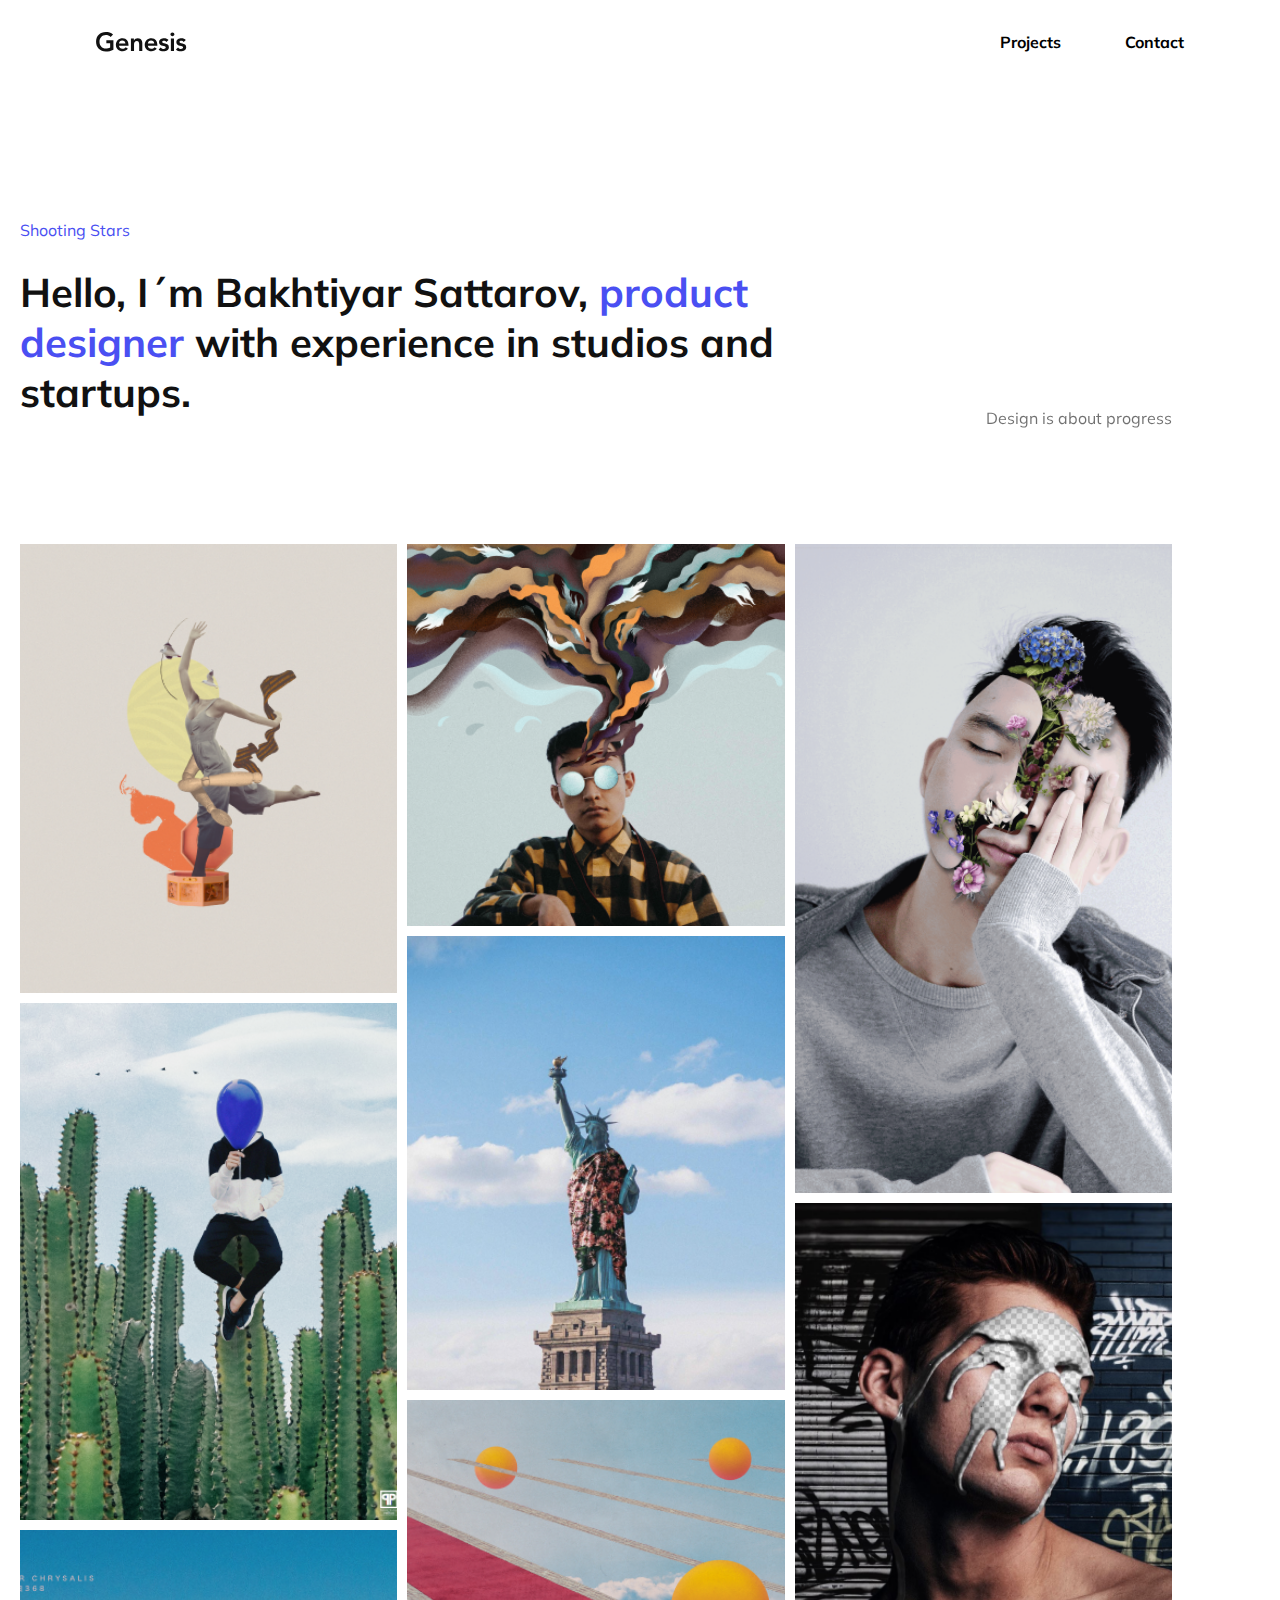
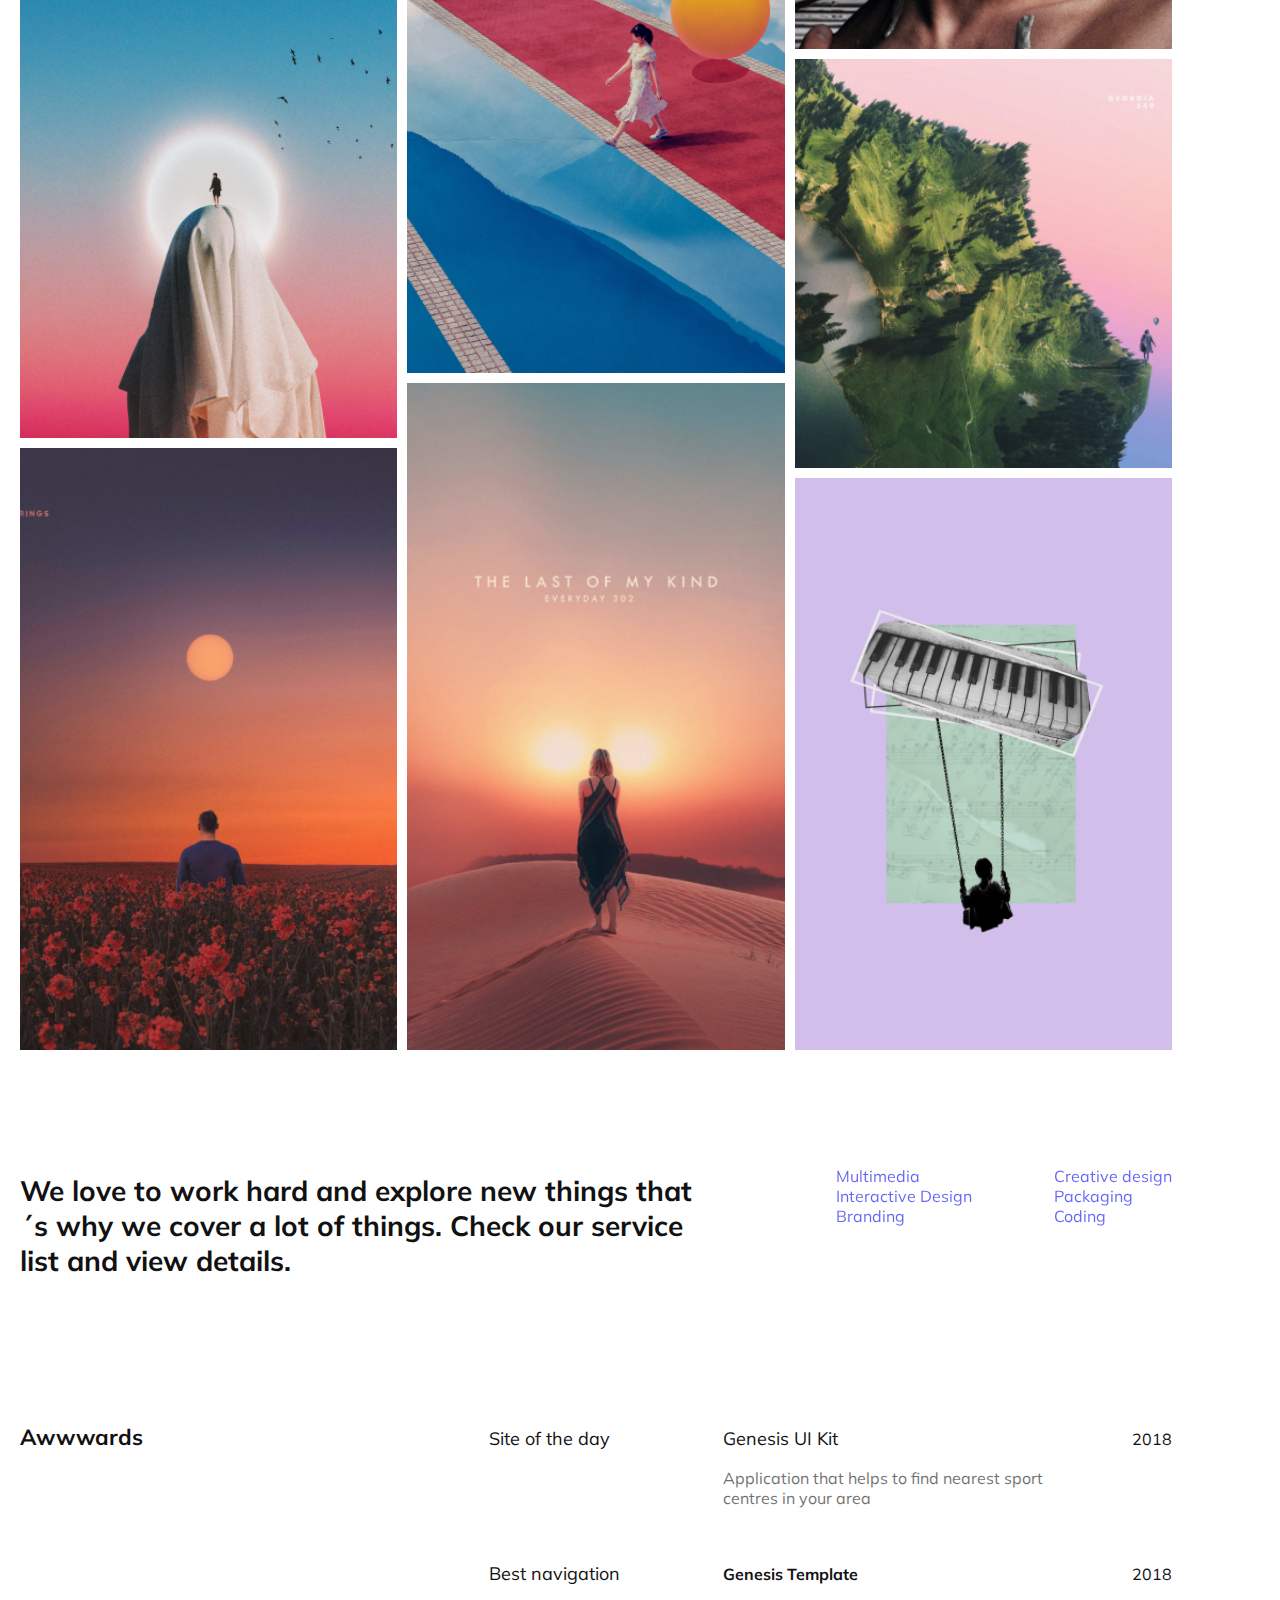
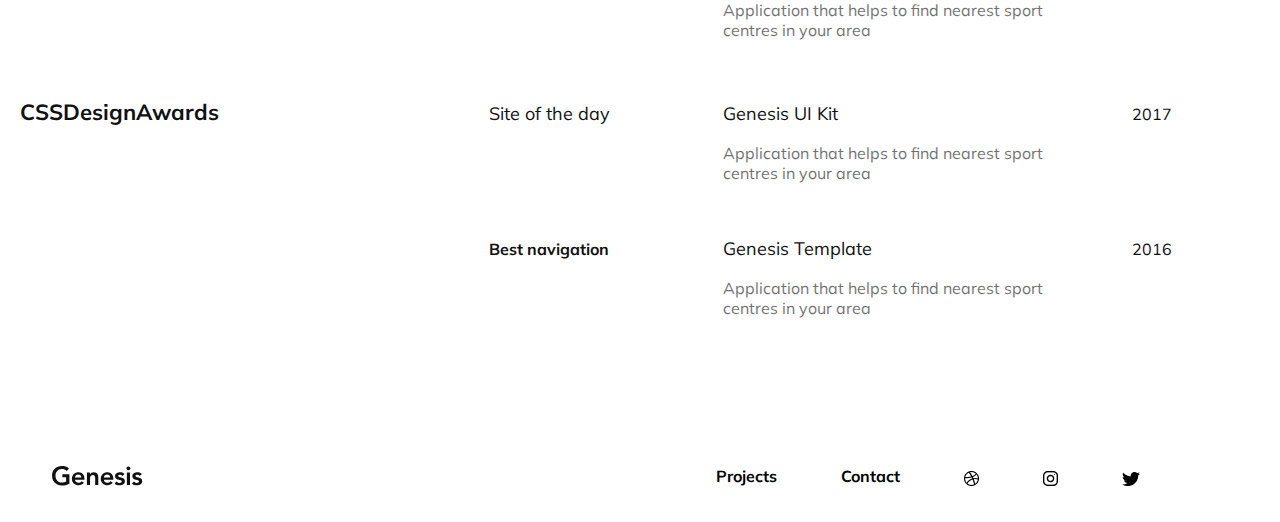
==== commit 578d0599: "Contact page created" ====
--- a/index.html
+++ b/index.html
@@ -15,7 +15,7 @@
     <header class="main-nav">
             <nav>
                 <div class="logo">
-                    <a href="#index.html"><img src="imgs/Logo.svg" alt="Genesis logo"></a>
+                    <a href="index.html"><img src="imgs/Logo.svg" alt="Genesis logo"></a>
                 </div>
                 <ul class="nav-list">
                     <li><a href="./pages/projects.html">Projects</a></li>
@@ -137,7 +137,7 @@
 <footer>
     <div class="main-nav">
         <div class="logo">
-           <img src="imgs/Logo.svg" alt="Genesis logo">
+            <a href="./index.html"><img src="imgs/Logo.svg" alt="Genesis logo"></a>
         </div>
         <div >
             <nav> 
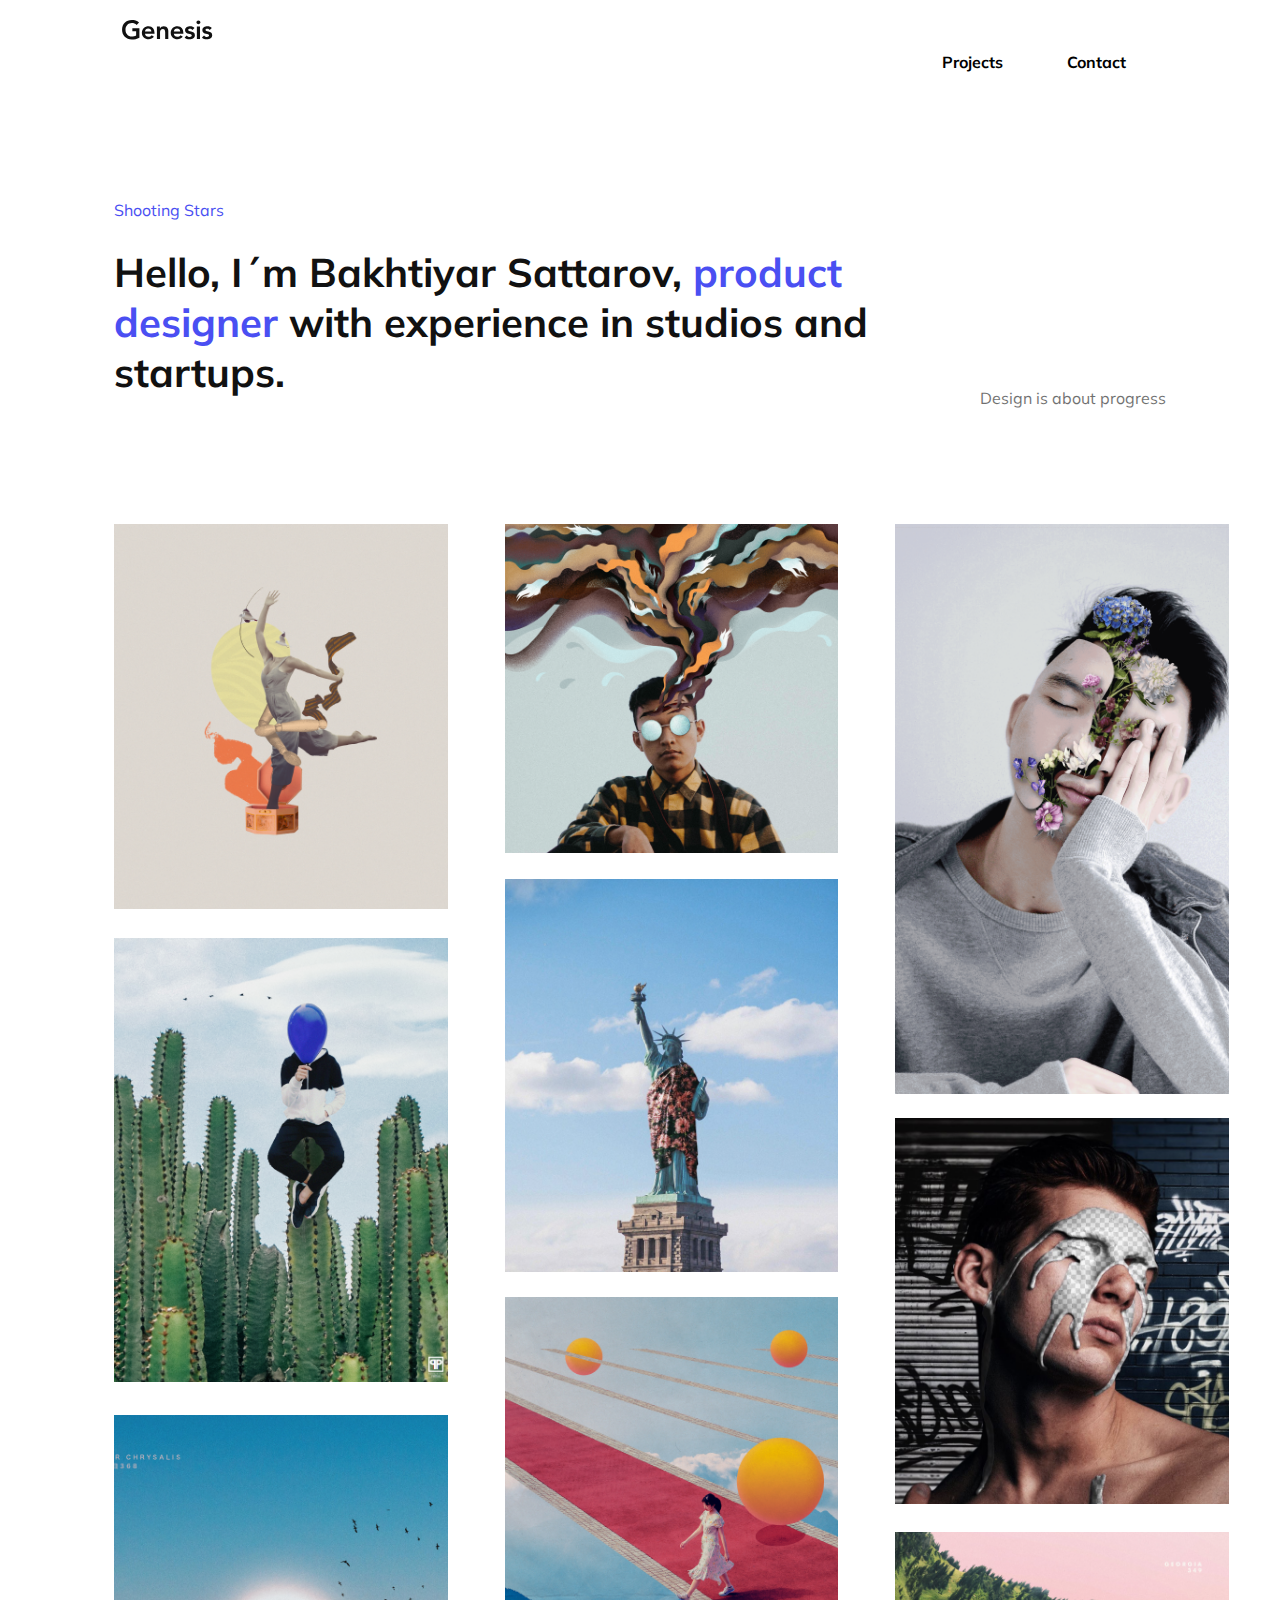
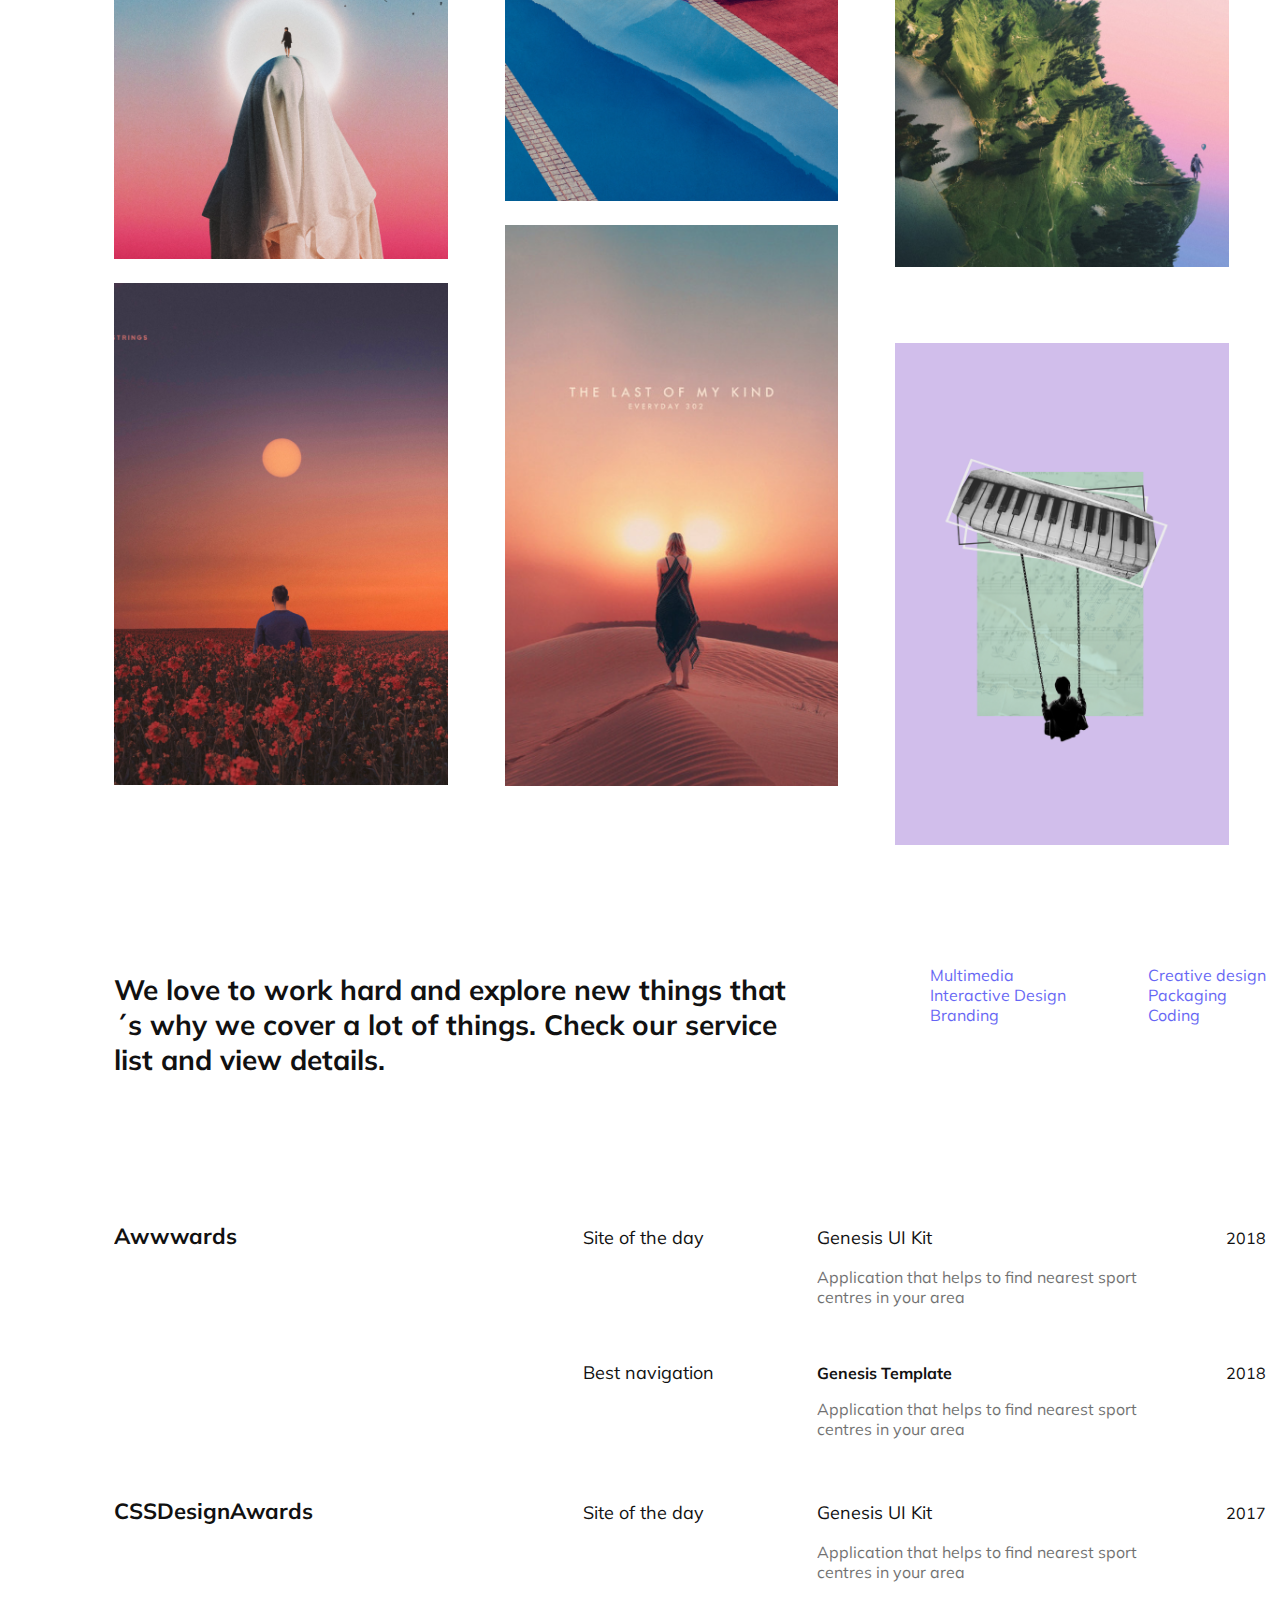
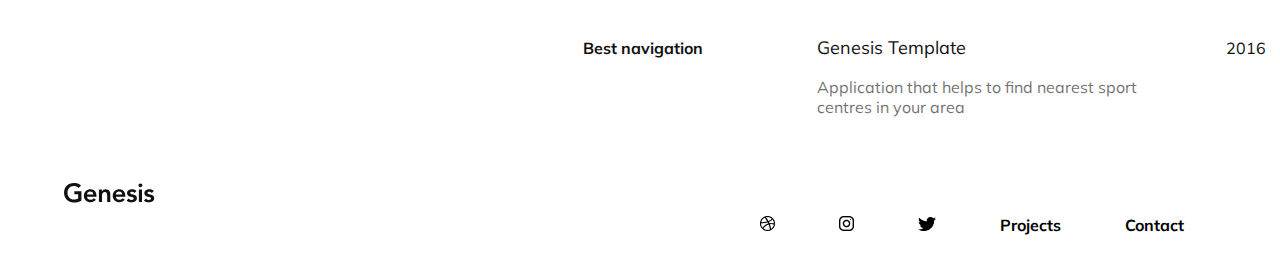
==== commit fda9f8b4: "grid" ====
--- a/index.html
+++ b/index.html
@@ -6,6 +6,7 @@
     <meta name="viewport" content="width=device-width, initial-scale=1.0">
     <link href="https://fonts.googleapis.com/css2?family=Mulish:wght@200;300;400;500;600;700&display=swap" rel="stylesheet">
     <link rel="stylesheet" href=“http://meyerweb.com/eric/tools/css/reset/reset.css”>
+    <link rel="stylesheet" href="https://cdnjs.cloudflare.com/ajax/libs/animate.css/4.1.1/animate.min.css">
     <link rel="stylesheet" href="css/main.css">
     <title>Genesis</title>
 </head>
@@ -14,7 +15,7 @@
     <div id="wrapper"> 
     <header class="main-nav">
             <nav>
-                <div class="logo">
+                <div class="logo animate__tada">
                     <a href="index.html"><img src="imgs/Logo.svg" alt="Genesis logo"></a>
                 </div>
                 <ul class="nav-list">
@@ -134,23 +135,31 @@
             </div>
             <div class="gg_">2016</div>
     </div>
-<footer>
-    <div class="main-nav">
-        <div class="logo">
-            <a href="./index.html"><img src="imgs/Logo.svg" alt="Genesis logo"></a>
+    <footer>
+        <div class="main-nav">
+            <div class="nav-wrapper">
+                <div class="logo animate__tada">
+                    <a href="./index.html"><img src="imgs/Logo.svg" alt="Genesis logo"></a>
+                </div>
+                <div >
+                    <nav> 
+                        <ul class="nav-list bottomnav">
+                            <li><a href="./pages/projects.html">Projects</a></li>
+                            <li><a href="./pages/contact.html">Contact</a></li>
+                        </ul>
+                    </nav>
+                </div>
+                <div class="icons">
+                    <nav>
+                        <ul>
+                            <li class="sm-icon"><a href="#"><img src="./imgs/Shape.png" alt="Dribble"></a></li>
+                            <li class="sm-icon"><a href="#"><img src="./imgs/instagram.png" alt="Instagram"></a></li>
+                            <li class="sm-icon"> <a href="#"><img src="./imgs/Path.png" alt="Twitter"></a></li>
+                        </ul>
+                    </nav>
+                </div>
+            </div>
         </div>
-        <div >
-            <nav> 
-                <ul class="nav-list bottomnav">
-                    <li><a href="./pages/projects.html">Projects</a></li>
-                    <li><a href="#">Contact</a></li>
-                    <li class="sm-icon"><a href="#"><img src="imgs/Shape.png" alt="Dribble"></a></li>
-                    <li class="sm-icon"><a href="#"><img src="imgs/instagram.png" alt="Instagram"></a></li>
-                    <li class="sm-icon"> <a href="#"><img src="imgs/Path.png" alt="Twitter"></a></li>
-                </ul>
-            </nav>
-        </div>
-    </div>
-</footer>
+    </footer>
 </body>
 </html>--- a/css/main.css
+++ b/css/main.css
@@ -1,7 +1,7 @@
 body {
   height: 100vh;
   max-width: 90vw;
-  margin: 0;
+  margin: auto;
   padding: 20px;
   font-family: "Mulish";
   color: rgb(17, 17, 17);
@@ -34,16 +34,11 @@
   font-weight: 500;
   color: white;
   background-color: #f67280;
-  border: 2px;
-  border-radius: 1px;
+  border: 1px;
 }
 
 header {
   background-color: white;
-  position: fixed;
-  left: 0;
-  right: 0;
-  top: 0;
   height: 80px;
   padding: 0 5%;
 }
@@ -54,24 +49,20 @@
   height: 100%;
   font-size: 16px;
   display: flex;
-  padding: 2em;
-}
-.main-nav .nav-list {
+}
+.main-nav .links {
   float: right;
+  max-width: 50%;
+  height: 100%;
+  display: flex;
+  justify-content: end;
+  align-items: center;
+}
+.main-nav ul {
+  float: right;
+  display: flex;
   padding: 0;
   margin: 0;
-  width: 30%;
-  height: 100%;
-  display: flex;
-  justify-content: end;
-  align-items: center;
-}
-.main-nav ul {
-  float: right;
-  display: flex;
-  padding: 0;
-  margin: 0;
-  width: 70%;
   height: 100%;
 }
 .main-nav ul a {
@@ -81,9 +72,16 @@
   font-weight: bold;
   color: black;
 }
+.main-nav ul .icons {
+  display: flex;
+  justify-content: flex-end;
+  align-content: space-between;
+  max-width: 20%;
+  height: 100%;
+}
 
 .greeting {
-  margin-top: 200px;
+  margin: 100px 50px 0 50px;
   padding-left: 0;
   display: flex;
   flex-direction: row;
@@ -107,18 +105,15 @@
 }
 
 .grid-pictures {
-  margin-top: 100px;
+  margin: 100px 50px 0 50px;
   width: 90vw;
   display: grid;
-  grid-gap: 10px;
+  grid-gap: 20px;
   grid-template-columns: repeat(9, 1fr);
-  grid-template-rows: repeat 32, 5vw;
 }
 .grid-pictures img {
-  width: 100%;
-  height: 100%;
-  -o-object-fit: cover;
-     object-fit: cover;
+  width: 90%;
+  height: auto;
 }
 .grid-pictures .a {
   grid-column-start: 1;
@@ -199,11 +194,12 @@
 }
 
 .midnav_container {
-  margin-top: 100px;
+  margin: 100px 50px 0 50px;
   width: 90vw;
   display: flex;
   flex-direction: row;
   justify-content: space-between;
+  overflow: auto;
 }
 .midnav_container .midnav_text {
   height: 100%;
@@ -227,13 +223,14 @@
 }
 
 .awards_container {
-  margin-top: 100px;
+  margin: 100px 50px 0 50px;
   width: 90vw;
   display: grid;
   align-items: baseline;
   grid-template-columns: repeat(10, 1fr);
   grid-template-rows: repeat 8, 20vw;
   grid-gap: 20px;
+  overflow: auto;
 }
 .awards_container .title-first {
   grid-column-start: 1;
@@ -325,11 +322,8 @@
 }
 
 footer {
-  margin-top: 100px;
-  left: 0;
-  right: 0;
+  margin-top: 50px;
   height: 80px;
-  padding: 0;
 }
 footer .bottomnav a {
   display: flex;
@@ -340,12 +334,11 @@
 
 /**Page2**/
 .project_title {
-  margin-top: 200px;
-  padding-left: 0;
-  padding-right: 0;
+  margin-top: 100px;
   display: flex;
   flex-direction: row;
   justify-content: space-between;
+  align-items: flex-end;
 }
 .project_title .project_left_wrapper {
   display: flex;
@@ -354,33 +347,78 @@
   height: 100%;
 }
 .project_title .table {
-  display: flex;
-  max-width: 30%;
-  height: 100%;
+  min-width: 100px;
+  display: flex;
   justify-self: flex-end;
-  align-self: flex-end;
   border-spacing: 10px 0;
   text-align: center;
-}
-
-.figure_container {
-  margin-top: 100px;
-  height: 100%;
+  margin: 25px o;
+}
+.project_title .table tr {
+  text-align: center;
+  -webkit-text-decoration: underline solid #979797;
+          text-decoration: underline solid #979797;
+}
+@media screen and (max-width: 600px) {
+  .project_title {
+    float: none;
+    display: block;
+    width: 100%;
+  }
+}
+
+.project-img-container {
+  margin: 100px auto;
+  height: 100vh;
+  max-width: 100vw;
+  display: flex;
+  flex-direction: column;
+}
+.project-img-container .img-container {
+  width: 100w;
+  height: 100vh;
+}
+.project-img-container .img-container img {
+  width: 100%;
+  height: auto;
+  -o-object-fit: cover;
+     object-fit: cover;
+}
+.project-img-container p {
   max-width: 100%;
-  img-height: 100%;
-  img-max-width: 100%;
-}
-.figure_container p {
-  max-width: 100%;
 }
 
 .gallery {
-  margin-top: 100px;
-  display: flex;
-  height: 100%;
-  max-width: 100%;
-  flex-direction: row;
-  justify-content: space-between;
+  margin: 100px 50px 0 50px;
+  width: 90vw;
+  display: grid;
+  grid-gap: 10px;
+  grid-template-columns: repeat(12, 1fr);
+  grid-template-rows: repeat 4, 5vw;
+}
+.gallery img {
+  width: 100%;
+  height: 100%;
+  -o-object-fit: cover;
+     object-fit: cover;
+}
+.gallery .img1 {
+  grid-column-start: 1;
+  grid-column-end: 5;
+  grid-row: 1;
+  grid-row-end: 4;
+}
+.gallery .img2 {
+  grid-column-start: 5;
+  grid-column-end: 9;
+  grid-row: 1;
+  grid-row-end: 4;
+}
+.gallery .img3 {
+  grid-column-start: 9;
+  grid-column-end: 12;
+  grid-row: 1;
+  grid-row-end: 4;
 }
 @media screen and (max-width: 600px) {
   .gallery {
@@ -388,4 +426,69 @@
     display: block;
     width: 100%;
   }
+}
+
+/**
+.gallery {
+    margin-top:100px;
+    display: flex;
+    height: 100vh;
+    max-width: 90vw;
+    padding: 0 5%;
+    flex-direction: row;
+    justify-content: space-between; 
+
+   @media screen and (max-width: 600px) {
+      float: none;
+      display: block;
+      width: 100%;
+    }
+} ****/
+/***Contact page****/
+.contact_container {
+  display: flex;
+  width: 100%;
+  height: 100%;
+}
+.contact_container .left-wrapper {
+  width: 50%;
+  height: 100%;
+}
+.contact_container .form-container {
+  width: 35%;
+}
+.contact_container .form-container .form-box {
+  margin: auto auto;
+}
+.contact_container .form-container .form-box input {
+  float: right;
+  margin-bottom: 10px;
+  width: 100%;
+  border: 0;
+  outline: 0;
+  background: transparent;
+  border-bottom: 1px solid #979797;
+}
+.contact_container .form-container .form-box input :hover {
+  cursor: pointer;
+}
+.contact_container .form-container .form-box input label {
+  float: left;
+}
+.contact_container .form-container .form-box textarea {
+  width: 100%;
+  border: 0;
+  outline: 0;
+  background: transparent;
+  border-bottom: 1px solid #979797;
+  margin-bottom: 10px;
+}
+.contact_container .form-container .form-box button {
+  background: #4A4FF2;
+  color: white;
+  border: 3px;
+  padding: 10px;
+}
+.contact_container .form-container .form-box button:hover {
+  background-color: #f67280;
 }/*# sourceMappingURL=main.css.map */